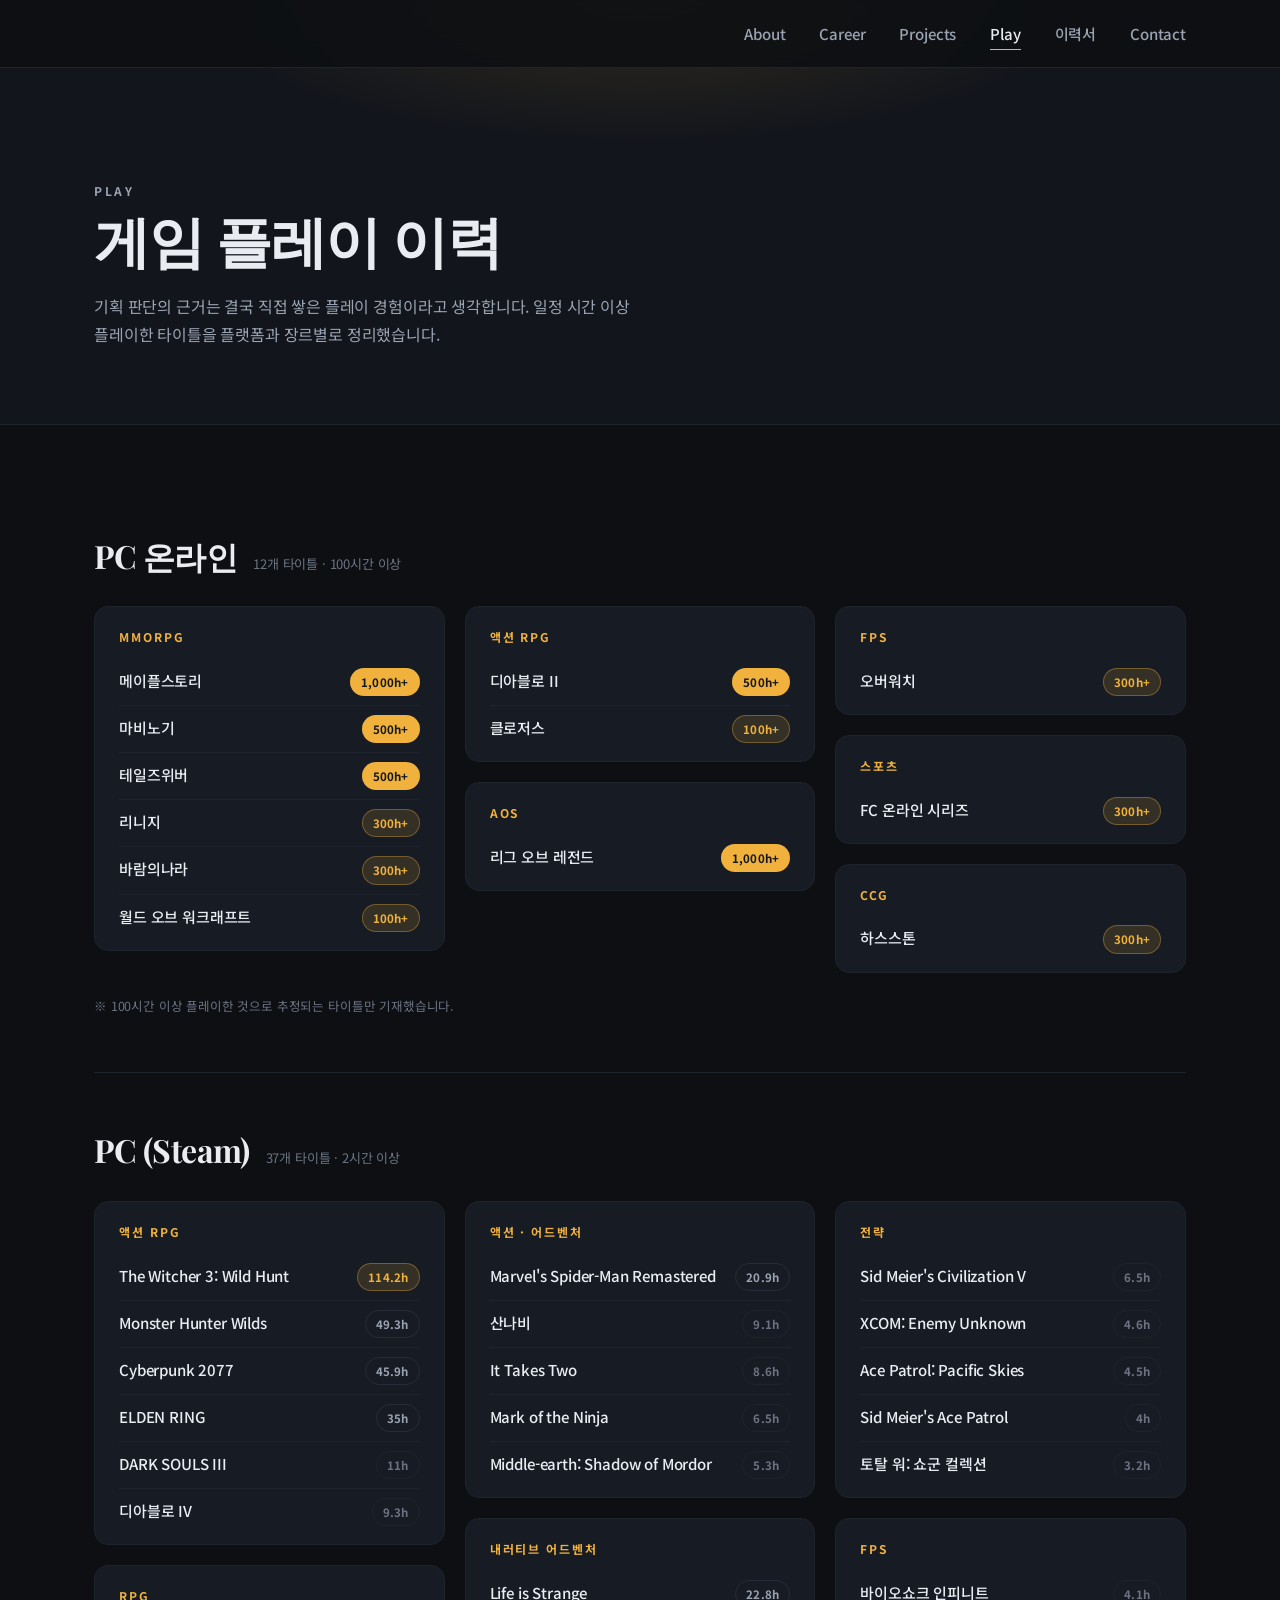
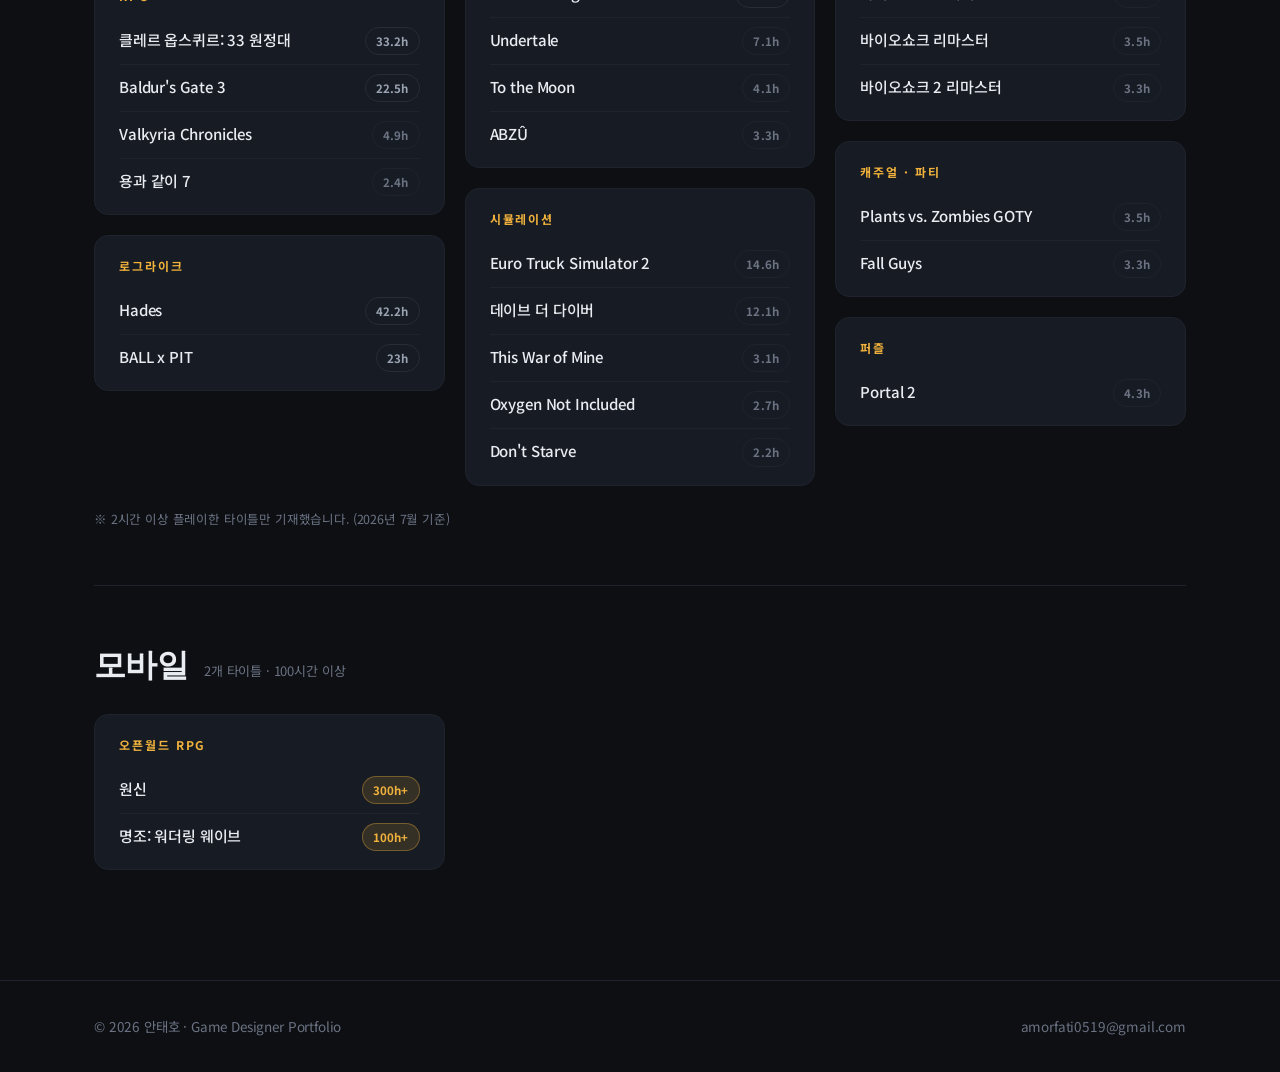
==== play.html @ 1034aa00 "Add game play history page with Steam library" ====
<!DOCTYPE html>
<html lang="ko">
<head>
<meta charset="utf-8">
<meta name="viewport" content="width=device-width, initial-scale=1">
<title>Play · 안태호 Game Designer</title>
<meta name="description" content="게임 기획자 안태호의 플레이 이력 — 플랫폼과 장르별로 정리한 주요 플레이 타이틀과 누적 플레이 타임.">
<link rel="preconnect" href="https://fonts.googleapis.com">
<link rel="preconnect" href="https://fonts.gstatic.com" crossorigin>
<link href="https://fonts.googleapis.com/css2?family=Playfair+Display:wght@600;700&family=Noto+Sans+KR:wght@400;500;700&display=swap" rel="stylesheet">
<link rel="stylesheet" href="assets/css/style.css">
</head>
<body>

<header class="nav is-solid" id="nav">
  <div class="wrap">
    <nav>
      <ul class="nav-links" id="navLinks">
        <li><a href="index.html#about">About</a></li>
        <li><a href="index.html#career">Career</a></li>
        <li><a href="projects.html">Projects</a></li>
        <li><a href="play.html" class="is-active">Play</a></li>
        <li><a href="resume.html">이력서</a></li>
        <li><a href="index.html#contact">Contact</a></li>
      </ul>
    </nav>
    <button class="nav-toggle" id="navToggle" aria-label="메뉴 열기" aria-expanded="false"><span></span></button>
  </div>
</header>

<section class="pagehead">
  <div class="wrap">
    <p class="eyebrow">Play</p>
    <h1>게임 플레이 이력</h1>
    <p>
      기획 판단의 근거는 결국 직접 쌓은 플레이 경험이라고 생각합니다.
      일정 시간 이상 플레이한 타이틀을 플랫폼과 장르별로 정리했습니다.
    </p>
  </div>
</section>

<section class="section">
  <div class="wrap">

    <!-- ===================================================== PC 온라인 -->
    <div class="play-platform reveal">
      <div class="play-platform__head">
        <h2 class="play-platform__title">PC 온라인</h2>
        <span class="play-platform__meta">12개 타이틀 · 100시간 이상</span>
      </div>

      <div class="play-genres">
        <div class="play-genre">
          <h3 class="play-genre__name">MMORPG</h3>
          <ul class="play-list">
            <li class="play-item"><span class="play-item__name">메이플스토리</span><span class="play-hours play-hours--t4">1,000h+</span></li>
            <li class="play-item"><span class="play-item__name">마비노기</span><span class="play-hours play-hours--t4">500h+</span></li>
            <li class="play-item"><span class="play-item__name">테일즈위버</span><span class="play-hours play-hours--t4">500h+</span></li>
            <li class="play-item"><span class="play-item__name">리니지</span><span class="play-hours play-hours--t3">300h+</span></li>
            <li class="play-item"><span class="play-item__name">바람의나라</span><span class="play-hours play-hours--t3">300h+</span></li>
            <li class="play-item"><span class="play-item__name">월드 오브 워크래프트</span><span class="play-hours play-hours--t3">100h+</span></li>
          </ul>
        </div>

        <div class="play-genre">
          <h3 class="play-genre__name">액션 RPG</h3>
          <ul class="play-list">
            <li class="play-item"><span class="play-item__name">디아블로 II</span><span class="play-hours play-hours--t4">500h+</span></li>
            <li class="play-item"><span class="play-item__name">클로저스</span><span class="play-hours play-hours--t3">100h+</span></li>
          </ul>
        </div>

        <div class="play-genre">
          <h3 class="play-genre__name">AOS</h3>
          <ul class="play-list">
            <li class="play-item"><span class="play-item__name">리그 오브 레전드</span><span class="play-hours play-hours--t4">1,000h+</span></li>
          </ul>
        </div>

        <div class="play-genre">
          <h3 class="play-genre__name">FPS</h3>
          <ul class="play-list">
            <li class="play-item"><span class="play-item__name">오버워치</span><span class="play-hours play-hours--t3">300h+</span></li>
          </ul>
        </div>

        <div class="play-genre">
          <h3 class="play-genre__name">스포츠</h3>
          <ul class="play-list">
            <li class="play-item"><span class="play-item__name">FC 온라인 시리즈</span><span class="play-hours play-hours--t3">300h+</span></li>
          </ul>
        </div>

        <div class="play-genre">
          <h3 class="play-genre__name">CCG</h3>
          <ul class="play-list">
            <li class="play-item"><span class="play-item__name">하스스톤</span><span class="play-hours play-hours--t3">300h+</span></li>
          </ul>
        </div>
      </div>
      <p class="play-note">※ 100시간 이상 플레이한 것으로 추정되는 타이틀만 기재했습니다.</p>
    </div>

    <!-- ==================================================== PC (Steam) -->
    <div class="play-platform reveal">
      <div class="play-platform__head">
        <h2 class="play-platform__title">PC (Steam)</h2>
        <span class="play-platform__meta">37개 타이틀 · 2시간 이상</span>
      </div>

      <div class="play-genres">
        <div class="play-genre">
          <h3 class="play-genre__name">액션 RPG</h3>
          <ul class="play-list">
            <li class="play-item"><span class="play-item__name">The Witcher 3: Wild Hunt</span><span class="play-hours play-hours--t3">114.2h</span></li>
            <li class="play-item"><span class="play-item__name">Monster Hunter Wilds</span><span class="play-hours play-hours--t2">49.3h</span></li>
            <li class="play-item"><span class="play-item__name">Cyberpunk 2077</span><span class="play-hours play-hours--t2">45.9h</span></li>
            <li class="play-item"><span class="play-item__name">ELDEN RING</span><span class="play-hours play-hours--t2">35h</span></li>
            <li class="play-item"><span class="play-item__name">DARK SOULS III</span><span class="play-hours play-hours--t1">11h</span></li>
            <li class="play-item"><span class="play-item__name">디아블로 IV</span><span class="play-hours play-hours--t1">9.3h</span></li>
          </ul>
        </div>

        <div class="play-genre">
          <h3 class="play-genre__name">RPG</h3>
          <ul class="play-list">
            <li class="play-item"><span class="play-item__name">클레르 옵스퀴르: 33 원정대</span><span class="play-hours play-hours--t2">33.2h</span></li>
            <li class="play-item"><span class="play-item__name">Baldur's Gate 3</span><span class="play-hours play-hours--t2">22.5h</span></li>
            <li class="play-item"><span class="play-item__name">Valkyria Chronicles</span><span class="play-hours play-hours--t1">4.9h</span></li>
            <li class="play-item"><span class="play-item__name">용과 같이 7</span><span class="play-hours play-hours--t1">2.4h</span></li>
          </ul>
        </div>

        <div class="play-genre">
          <h3 class="play-genre__name">로그라이크</h3>
          <ul class="play-list">
            <li class="play-item"><span class="play-item__name">Hades</span><span class="play-hours play-hours--t2">42.2h</span></li>
            <li class="play-item"><span class="play-item__name">BALL x PIT</span><span class="play-hours play-hours--t2">23h</span></li>
          </ul>
        </div>

        <div class="play-genre">
          <h3 class="play-genre__name">액션 · 어드벤처</h3>
          <ul class="play-list">
            <li class="play-item"><span class="play-item__name">Marvel's Spider-Man Remastered</span><span class="play-hours play-hours--t2">20.9h</span></li>
            <li class="play-item"><span class="play-item__name">산나비</span><span class="play-hours play-hours--t1">9.1h</span></li>
            <li class="play-item"><span class="play-item__name">It Takes Two</span><span class="play-hours play-hours--t1">8.6h</span></li>
            <li class="play-item"><span class="play-item__name">Mark of the Ninja</span><span class="play-hours play-hours--t1">6.5h</span></li>
            <li class="play-item"><span class="play-item__name">Middle-earth: Shadow of Mordor</span><span class="play-hours play-hours--t1">5.3h</span></li>
          </ul>
        </div>

        <div class="play-genre">
          <h3 class="play-genre__name">내러티브 어드벤처</h3>
          <ul class="play-list">
            <li class="play-item"><span class="play-item__name">Life is Strange</span><span class="play-hours play-hours--t2">22.8h</span></li>
            <li class="play-item"><span class="play-item__name">Undertale</span><span class="play-hours play-hours--t1">7.1h</span></li>
            <li class="play-item"><span class="play-item__name">To the Moon</span><span class="play-hours play-hours--t1">4.1h</span></li>
            <li class="play-item"><span class="play-item__name">ABZÛ</span><span class="play-hours play-hours--t1">3.3h</span></li>
          </ul>
        </div>

        <div class="play-genre">
          <h3 class="play-genre__name">시뮬레이션</h3>
          <ul class="play-list">
            <li class="play-item"><span class="play-item__name">Euro Truck Simulator 2</span><span class="play-hours play-hours--t1">14.6h</span></li>
            <li class="play-item"><span class="play-item__name">데이브 더 다이버</span><span class="play-hours play-hours--t1">12.1h</span></li>
            <li class="play-item"><span class="play-item__name">This War of Mine</span><span class="play-hours play-hours--t1">3.1h</span></li>
            <li class="play-item"><span class="play-item__name">Oxygen Not Included</span><span class="play-hours play-hours--t1">2.7h</span></li>
            <li class="play-item"><span class="play-item__name">Don't Starve</span><span class="play-hours play-hours--t1">2.2h</span></li>
          </ul>
        </div>

        <div class="play-genre">
          <h3 class="play-genre__name">전략</h3>
          <ul class="play-list">
            <li class="play-item"><span class="play-item__name">Sid Meier's Civilization V</span><span class="play-hours play-hours--t1">6.5h</span></li>
            <li class="play-item"><span class="play-item__name">XCOM: Enemy Unknown</span><span class="play-hours play-hours--t1">4.6h</span></li>
            <li class="play-item"><span class="play-item__name">Ace Patrol: Pacific Skies</span><span class="play-hours play-hours--t1">4.5h</span></li>
            <li class="play-item"><span class="play-item__name">Sid Meier's Ace Patrol</span><span class="play-hours play-hours--t1">4h</span></li>
            <li class="play-item"><span class="play-item__name">토탈 워: 쇼군 컬렉션</span><span class="play-hours play-hours--t1">3.2h</span></li>
          </ul>
        </div>

        <div class="play-genre">
          <h3 class="play-genre__name">FPS</h3>
          <ul class="play-list">
            <li class="play-item"><span class="play-item__name">바이오쇼크 인피니트</span><span class="play-hours play-hours--t1">4.1h</span></li>
            <li class="play-item"><span class="play-item__name">바이오쇼크 리마스터</span><span class="play-hours play-hours--t1">3.5h</span></li>
            <li class="play-item"><span class="play-item__name">바이오쇼크 2 리마스터</span><span class="play-hours play-hours--t1">3.3h</span></li>
          </ul>
        </div>

        <div class="play-genre">
          <h3 class="play-genre__name">캐주얼 · 파티</h3>
          <ul class="play-list">
            <li class="play-item"><span class="play-item__name">Plants vs. Zombies GOTY</span><span class="play-hours play-hours--t1">3.5h</span></li>
            <li class="play-item"><span class="play-item__name">Fall Guys</span><span class="play-hours play-hours--t1">3.3h</span></li>
          </ul>
        </div>

        <div class="play-genre">
          <h3 class="play-genre__name">퍼즐</h3>
          <ul class="play-list">
            <li class="play-item"><span class="play-item__name">Portal 2</span><span class="play-hours play-hours--t1">4.3h</span></li>
          </ul>
        </div>
      </div>
      <p class="play-note">※ 2시간 이상 플레이한 타이틀만 기재했습니다. (2026년 7월 기준)</p>
    </div>

    <!-- ======================================================= 모바일 -->
    <div class="play-platform reveal">
      <div class="play-platform__head">
        <h2 class="play-platform__title">모바일</h2>
        <span class="play-platform__meta">2개 타이틀 · 100시간 이상</span>
      </div>

      <div class="play-genres">
        <div class="play-genre">
          <h3 class="play-genre__name">오픈월드 RPG</h3>
          <ul class="play-list">
            <li class="play-item"><span class="play-item__name">원신</span><span class="play-hours play-hours--t3">300h+</span></li>
            <li class="play-item"><span class="play-item__name">명조: 워더링 웨이브</span><span class="play-hours play-hours--t3">100h+</span></li>
          </ul>
        </div>
      </div>
    </div>

  </div>
</section>

<footer class="footer">
  <div class="wrap">
    <span>© 2026 안태호 · Game Designer Portfolio</span>
    <span><a href="mailto:amorfati0519@gmail.com">amorfati0519@gmail.com</a></span>
  </div>
</footer>

<script src="assets/js/main.js"></script>
</body>
</html>
---- assets/css/style.css ----
/* ==========================================================================
   안태호 · Game Designer Portfolio
   ========================================================================== */

:root {
  --bg:        #0d0f13;
  --bg-alt:    #12151b;
  --surface:   #171b23;
  --surface-2: #1d222c;
  --line:      #262c38;
  --line-soft: #1e232d;

  --text:      #e9ecf1;
  --text-dim:  #9aa3b2;
  --text-mute: #6b7383;

  --accent:      #f0b23c;
  --accent-soft: rgba(240, 178, 60, 0.14);
  --accent-line: rgba(240, 178, 60, 0.35);

  --nav-h: 68px;
  --maxw: 1140px;
  --radius: 14px;

  --serif: 'Playfair Display', 'Noto Serif KR', Georgia, serif;
  --sans: 'Pretendard', 'Noto Sans KR', -apple-system, BlinkMacSystemFont,
          'Apple SD Gothic Neo', 'Segoe UI', Roboto, sans-serif;
}

* { box-sizing: border-box; }

html {
  scroll-behavior: smooth;
  scroll-padding-top: var(--nav-h);
  -webkit-text-size-adjust: 100%;
}

body {
  margin: 0;
  background: var(--bg);
  color: var(--text);
  font-family: var(--sans);
  font-size: 16px;
  line-height: 1.75;
  letter-spacing: -0.01em;
  -webkit-font-smoothing: antialiased;
  word-break: keep-all;
}

img { max-width: 100%; display: block; }
a { color: inherit; text-decoration: none; }

h1, h2, h3, h4 { margin: 0; line-height: 1.3; letter-spacing: -0.02em; }

::selection { background: var(--accent); color: #10131a; }

/* --------------------------------------------------------- layout helpers */

.wrap {
  width: 100%;
  max-width: var(--maxw);
  margin: 0 auto;
  padding: 0 24px;
}

.section { padding: 110px 0; }
.section--alt { background: var(--bg-alt); }
.section--tight { padding: 76px 0; }

.section-head { margin-bottom: 52px; }
.section-head--center { text-align: center; }

.eyebrow {
  display: inline-block;
  font-size: 12px;
  font-weight: 700;
  letter-spacing: 0.22em;
  text-transform: uppercase;
  color: var(--accent);
  margin-bottom: 14px;
}

.section-title {
  font-family: var(--serif);
  font-size: clamp(28px, 4.2vw, 42px);
  font-weight: 700;
}

.section-desc {
  margin: 14px 0 0;
  color: var(--text-dim);
  max-width: 62ch;
}
.section-head--center .section-desc { margin-inline: auto; }

/* ------------------------------------------------------------------- nav */

.nav {
  position: fixed;
  inset: 0 0 auto 0;
  height: var(--nav-h);
  z-index: 100;
  display: flex;
  align-items: center;
  transition: background 0.35s ease, border-color 0.35s ease, backdrop-filter 0.35s;
  border-bottom: 1px solid transparent;
}
.nav.is-solid {
  background: rgba(13, 15, 19, 0.88);
  backdrop-filter: saturate(160%) blur(14px);
  -webkit-backdrop-filter: saturate(160%) blur(14px);
  border-bottom-color: var(--line-soft);
}

.nav .wrap {
  display: flex;
  align-items: center;
  justify-content: flex-end;
  gap: 20px;
}

.nav-links {
  display: flex;
  align-items: center;
  gap: 34px;
  list-style: none;
  margin: 0;
  padding: 0;
}
.nav-links a {
  position: relative;
  font-size: 15px;
  font-weight: 500;
  color: var(--text-dim);
  padding: 6px 0;
  transition: color 0.2s ease;
}
.nav-links a::after {
  content: '';
  position: absolute;
  left: 0; right: 0; bottom: 0;
  height: 1.5px;
  background: var(--accent);
  transform: scaleX(0);
  transform-origin: left;
  transition: transform 0.25s ease;
}
.nav-links a:hover,
.nav-links a.is-active { color: var(--text); }
.nav-links a:hover::after,
.nav-links a.is-active::after { transform: scaleX(1); }

.nav-toggle {
  display: none;
  width: 42px; height: 42px;
  background: none;
  border: 1px solid var(--line);
  border-radius: 10px;
  color: var(--text);
  cursor: pointer;
  padding: 0;
  align-items: center;
  justify-content: center;
}
.nav-toggle span {
  display: block;
  width: 18px; height: 1.5px;
  background: currentColor;
  position: relative;
}
.nav-toggle span::before,
.nav-toggle span::after {
  content: '';
  position: absolute;
  left: 0;
  width: 18px; height: 1.5px;
  background: currentColor;
}
.nav-toggle span::before { top: -6px; }
.nav-toggle span::after  { top:  6px; }

/* ------------------------------------------------------------------ hero */

.hero {
  position: relative;
  min-height: 100svh;
  display: grid;
  place-items: center;
  text-align: center;
  overflow: hidden;
  padding: calc(var(--nav-h) + 40px) 24px 80px;
}
.hero__bg {
  position: absolute;
  inset: 0;
  background: url('../img/hero.jpg') center 45% / cover no-repeat;
  transform: scale(1.12);
  filter: blur(6px) saturate(0.7) brightness(0.62);
}
.hero__bg::after {
  content: '';
  position: absolute;
  inset: 0;
  background:
    radial-gradient(120% 92% at 50% 46%, rgba(13,15,19,0.58) 0%, rgba(13,15,19,0.92) 60%, var(--bg) 100%),
    linear-gradient(180deg, rgba(13,15,19,0.86) 0%, rgba(13,15,19,0.45) 40%, var(--bg) 100%);
}

.hero__inner { position: relative; z-index: 2; }

.hero__role {
  font-size: 12px;
  font-weight: 700;
  letter-spacing: 0.3em;
  text-transform: uppercase;
  color: var(--accent);
  margin: 0 0 20px;
}
.hero__name {
  font-family: var(--serif);
  font-size: clamp(52px, 11vw, 104px);
  font-weight: 700;
  letter-spacing: 0.02em;
  line-height: 1.05;
  margin: 0;
  text-shadow: 0 4px 40px rgba(0,0,0,0.55);
}
.hero__tag {
  margin: 22px auto 0;
  max-width: 46ch;
  color: #cfd5e0;
  font-size: clamp(15px, 2vw, 18px);
  text-shadow: 0 2px 18px rgba(0,0,0,0.6);
}
.hero__meta {
  margin: 30px 0 0;
  display: flex;
  flex-wrap: wrap;
  justify-content: center;
  gap: 10px 12px;
  list-style: none;
  padding: 0;
}
.hero__meta li {
  font-size: 13px;
  color: #dbe0ea;
  padding: 7px 15px;
  border: 1px solid rgba(255,255,255,0.18);
  border-radius: 999px;
  background: rgba(13,15,19,0.42);
  backdrop-filter: blur(6px);
}

.hero__scroll {
  position: absolute;
  bottom: 34px;
  left: 50%;
  transform: translateX(-50%);
  z-index: 2;
  font-size: 11px;
  letter-spacing: 0.24em;
  text-transform: uppercase;
  color: var(--text-mute);
  display: flex;
  flex-direction: column;
  align-items: center;
  gap: 10px;
}
.hero__scroll::after {
  content: '';
  width: 1px; height: 44px;
  background: linear-gradient(var(--accent), transparent);
  animation: scrollPulse 2.2s ease-in-out infinite;
}
@keyframes scrollPulse {
  0%, 100% { opacity: 0.25; transform: scaleY(0.6); transform-origin: top; }
  50%      { opacity: 1;    transform: scaleY(1);   transform-origin: top; }
}

/* --------------------------------------------------------- page header */

.pagehead {
  position: relative;
  padding: calc(var(--nav-h) + 96px) 0 76px;
  background: var(--bg-alt);
  border-bottom: 1px solid var(--line-soft);
  overflow: hidden;
}
.pagehead::before {
  content: '';
  position: absolute;
  inset: -40% 0 auto 0;
  height: 80%;
  background: radial-gradient(50% 60% at 50% 50%, var(--accent-soft), transparent 70%);
  pointer-events: none;
}
.pagehead .wrap { position: relative; }
.pagehead h1 {
  font-family: var(--serif);
  font-size: clamp(34px, 5.6vw, 56px);
}
.pagehead p {
  margin: 16px 0 0;
  color: var(--text-dim);
  max-width: 60ch;
}

/* ------------------------------------------------------------- about */

.about {
  display: grid;
  grid-template-columns: 260px 1fr;
  gap: 60px;
  align-items: start;
}
.about__photo {
  position: relative;
  border-radius: 50%;
  overflow: hidden;
  aspect-ratio: 1;
  border: 1px solid var(--line);
  box-shadow: 0 24px 60px rgba(0,0,0,0.5);
}
.about__photo img {
  width: 100%; height: 100%;
  object-fit: cover;
  object-position: center 22%;
}
.about__lead {
  font-size: clamp(19px, 2.4vw, 23px);
  font-weight: 600;
  line-height: 1.62;
  margin: 0 0 22px;
}
.about__lead em {
  font-style: normal;
  color: var(--accent);
}
.about__body p {
  color: var(--text-dim);
  margin: 0 0 16px;
}
.about__body p:last-child { margin-bottom: 0; }

.about__facts {
  margin: 30px 0 0;
  padding: 24px 0 0;
  border-top: 1px solid var(--line-soft);
  display: grid;
  grid-template-columns: repeat(auto-fit, minmax(150px, 1fr));
  gap: 18px 26px;
  list-style: none;
}
.about__facts dt {
  font-size: 11px;
  letter-spacing: 0.16em;
  text-transform: uppercase;
  color: var(--text-mute);
  margin-bottom: 4px;
}
.about__facts dd { margin: 0; font-size: 15px; font-weight: 500; }
.about__facts dd a:hover { color: var(--accent); }

/* -------------------------------------------------------------- stats */

.stats {
  display: grid;
  grid-template-columns: repeat(4, 1fr);
  gap: 1px;
  background: var(--line-soft);
  border: 1px solid var(--line-soft);
  border-radius: var(--radius);
  overflow: hidden;
}
.stat {
  background: var(--bg);
  padding: 34px 26px;
  text-align: center;
  display: flex;
  flex-direction: column;
  justify-content: center;
}
.section--alt .stat { background: var(--bg-alt); }
.stat__num {
  font-family: var(--serif);
  font-size: clamp(32px, 4.4vw, 46px);
  font-weight: 700;
  color: var(--accent);
  line-height: 1.1;
  /* 숫자와 텍스트형 지표의 행 높이를 통일해 4개 카드의 라벨을 같은 선에 맞춘다 */
  min-height: clamp(36px, 4.84vw, 51px);
}
.stat__num small { font-size: 0.5em; font-weight: 600; margin-left: 2px; }
.stat__num--text {
  font-size: clamp(21px, 2.5vw, 28px);
  letter-spacing: 0.01em;
  display: flex;
  align-items: center;
  justify-content: center;
}
.stat__label {
  margin-top: 10px;
  font-size: 13px;
  color: var(--text-dim);
}

/* ------------------------------------------------------------ strengths */

.cards {
  display: grid;
  grid-template-columns: repeat(auto-fit, minmax(280px, 1fr));
  gap: 22px;
}
.card {
  background: var(--surface);
  border: 1px solid var(--line-soft);
  border-radius: var(--radius);
  padding: 34px 30px;
  transition: border-color 0.25s ease, transform 0.25s ease;
}
.card:hover { border-color: var(--line); transform: translateY(-3px); }
.card__icon {
  width: 46px; height: 46px;
  display: grid;
  place-items: center;
  border-radius: 12px;
  background: var(--accent-soft);
  color: var(--accent);
  margin-bottom: 20px;
}
.card__icon svg { width: 22px; height: 22px; }
.card h3 { font-size: 18px; margin-bottom: 12px; }
.card p { margin: 0; color: var(--text-dim); font-size: 15px; }

/* ---------------------------------------------------------------- skills */

.skills {
  margin-top: 22px;
  display: grid;
  grid-template-columns: repeat(auto-fit, minmax(300px, 1fr));
  gap: 22px;
}
.skill {
  display: flex;
  flex-direction: column;
  gap: 14px;
  align-items: flex-start;
  background: var(--surface);
  border: 1px solid var(--line-soft);
  border-radius: var(--radius);
  padding: 26px 28px;
}
.skill__key {
  font-family: var(--serif);
  font-size: 15px;
  font-weight: 700;
  color: var(--accent);
  border: 1px solid var(--accent-line);
  border-radius: 8px;
  padding: 4px 12px;
  white-space: nowrap;
  flex-shrink: 0;
}
.skill p { margin: 0; font-size: 15px; color: var(--text-dim); }

/* -------------------------------------------------------------- timeline */

.timeline {
  position: relative;
  padding-left: 30px;
}
.timeline::before {
  content: '';
  position: absolute;
  left: 5px; top: 8px; bottom: 8px;
  width: 1px;
  background: linear-gradient(var(--accent-line), var(--line));
}
.tl-item { position: relative; padding-bottom: 46px; }
.tl-item:last-child { padding-bottom: 0; }
.tl-item::before {
  content: '';
  position: absolute;
  left: -30px; top: 9px;
  width: 11px; height: 11px;
  border-radius: 50%;
  background: var(--bg);
  border: 2px solid var(--accent);
}
.section--alt .tl-item::before { background: var(--bg-alt); }
.tl-item--past::before { border-color: var(--line); }

.tl-period {
  font-size: 13px;
  letter-spacing: 0.06em;
  color: var(--accent);
  font-weight: 600;
}
.tl-item--past .tl-period { color: var(--text-mute); }
.tl-title {
  font-size: 20px;
  margin: 6px 0 2px;
}
.tl-company {
  font-size: 14px;
  color: var(--text-dim);
  margin-bottom: 16px;
}
.tl-company b { color: var(--text); font-weight: 600; }

.tl-roles {
  list-style: none;
  margin: 0;
  padding: 0;
  display: grid;
  gap: 12px;
}
.tl-role {
  background: var(--surface);
  border: 1px solid var(--line-soft);
  border-radius: 12px;
  padding: 18px 22px;
}
.tl-role__head {
  display: flex;
  flex-wrap: wrap;
  align-items: baseline;
  gap: 6px 12px;
  margin-bottom: 8px;
}
.tl-role__name { font-size: 15px; font-weight: 700; }
.tl-role__date { font-size: 12.5px; color: var(--text-mute); }
.tl-role ul {
  margin: 0;
  padding: 0;
  list-style: none;
  display: grid;
  gap: 5px;
}
.tl-role li {
  position: relative;
  padding-left: 15px;
  font-size: 14.5px;
  color: var(--text-dim);
}
.tl-role li::before {
  content: '';
  position: absolute;
  left: 2px; top: 11px;
  width: 4px; height: 4px;
  border-radius: 50%;
  background: var(--text-mute);
}

.store-link {
  display: inline-block;
  margin-top: 13px;
  font-size: 13px;
  font-weight: 600;
  color: var(--accent);
  opacity: 0.82;
  transition: opacity 0.2s ease;
}
.store-link:hover { opacity: 1; text-decoration: underline; }
.store-link--pd { margin-top: 20px; font-size: 14px; }

/* -------------------------------------------------------------- projects */

.proj-grid {
  display: grid;
  grid-template-columns: repeat(auto-fit, minmax(420px, 1fr));
  gap: 26px;
}
.proj {
  display: flex;
  flex-direction: column;
  background: var(--surface);
  border: 1px solid var(--line-soft);
  border-radius: var(--radius);
  overflow: hidden;
  transition: transform 0.3s ease, border-color 0.3s ease, box-shadow 0.3s ease;
}
.proj:hover {
  transform: translateY(-5px);
  border-color: var(--accent-line);
  box-shadow: 0 22px 50px rgba(0,0,0,0.45);
}
.proj__media {
  position: relative;
  aspect-ratio: 16 / 9;
  overflow: hidden;
  background: #0a0c10;
}
.proj__media img {
  width: 100%; height: 100%;
  object-fit: cover;
  transition: transform 0.6s cubic-bezier(0.2, 0.7, 0.2, 1);
}
.proj:hover .proj__media img { transform: scale(1.06); }
.proj__media::after {
  content: '';
  position: absolute;
  inset: 0;
  background: linear-gradient(180deg, transparent 45%, rgba(23,27,35,0.92) 100%);
}
.proj__badge {
  position: absolute;
  top: 14px; left: 14px;
  z-index: 2;
  font-size: 11px;
  font-weight: 700;
  letter-spacing: 0.1em;
  text-transform: uppercase;
  padding: 5px 11px;
  border-radius: 999px;
  background: rgba(13,15,19,0.78);
  border: 1px solid rgba(255,255,255,0.16);
  backdrop-filter: blur(6px);
}
.proj__body { padding: 26px 28px 30px; flex: 1; display: flex; flex-direction: column; }
.proj__role {
  font-size: 12px;
  font-weight: 700;
  letter-spacing: 0.14em;
  text-transform: uppercase;
  color: var(--accent);
}
.proj__title { font-size: 21px; margin: 8px 0 4px; }
.proj__sub { font-size: 13.5px; color: var(--text-mute); margin: 0 0 16px; }
.proj__desc { font-size: 15px; color: var(--text-dim); margin: 0 0 20px; flex: 1; }
.proj__kpis {
  list-style: none;
  margin: 0 0 22px;
  padding: 16px 0 0;
  border-top: 1px solid var(--line-soft);
  display: grid;
  grid-template-columns: 1fr 1fr;
  gap: 14px;
}
.proj__kpis strong {
  display: block;
  font-family: var(--serif);
  font-size: 20px;
  color: var(--text);
  line-height: 1.2;
}
.proj__kpis span { font-size: 12px; color: var(--text-mute); }

.link-arrow {
  display: inline-flex;
  align-items: center;
  gap: 8px;
  font-size: 14px;
  font-weight: 600;
  color: var(--accent);
  align-self: flex-start;
}
.link-arrow svg { width: 15px; height: 15px; transition: transform 0.25s ease; }
.proj:hover .link-arrow svg,
.link-arrow:hover svg { transform: translateX(4px); }

/* --------------------------------------------------- project detail page */

.pd {
  padding: 96px 0;
  border-bottom: 1px solid var(--line-soft);
}
.pd:nth-child(even) { background: var(--bg-alt); }
.pd:last-of-type { border-bottom: 0; }

.pd__top {
  display: grid;
  grid-template-columns: 1.05fr 1fr;
  gap: 52px;
  align-items: center;
}
.pd__art {
  border-radius: var(--radius);
  overflow: hidden;
  border: 1px solid var(--line);
  background: #0a0c10;
  box-shadow: 0 24px 60px rgba(0,0,0,0.45);
}
.pd__art img { width: 100%; height: 100%; object-fit: cover; aspect-ratio: 16/9; }
.pd__art--tall img { aspect-ratio: 4/5; object-position: center 30%; }

.pd__title {
  font-family: var(--serif);
  font-size: clamp(28px, 4vw, 40px);
  margin: 10px 0 8px;
}
.pd__role {
  font-size: 15px;
  color: var(--accent);
  font-weight: 600;
  margin: 0 0 20px;
}
.pd__summary { color: var(--text-dim); margin: 0 0 26px; }

.pd__tags { display: flex; flex-wrap: wrap; gap: 8px; list-style: none; padding: 0; margin: 0 0 26px; }
.pd__tags li {
  font-size: 12.5px;
  color: var(--text-dim);
  padding: 5px 13px;
  border: 1px solid var(--line);
  border-radius: 999px;
}

.spec {
  width: 100%;
  border-collapse: collapse;
  font-size: 14.5px;
  margin-top: 8px;
}
.spec th, .spec td {
  padding: 12px 4px;
  text-align: left;
  vertical-align: top;
  border-bottom: 1px solid var(--line-soft);
}
.spec th {
  width: 118px;
  font-weight: 600;
  color: var(--text-mute);
  font-size: 13px;
  letter-spacing: 0.04em;
}
.spec td { color: var(--text-dim); }
.spec tr:last-child th, .spec tr:last-child td { border-bottom: 0; }

.pd__kpi-row {
  display: grid;
  grid-template-columns: repeat(auto-fit, minmax(200px, 1fr));
  gap: 1px;
  background: var(--line-soft);
  border: 1px solid var(--line-soft);
  border-radius: var(--radius);
  overflow: hidden;
  margin: 46px 0;
}
.pd__kpi {
  background: var(--bg);
  padding: 26px 24px;
}
.pd:nth-child(even) .pd__kpi { background: var(--bg-alt); }
.pd__kpi strong {
  display: block;
  font-family: var(--serif);
  font-size: 30px;
  color: var(--accent);
  line-height: 1.15;
}
.pd__kpi span { font-size: 13px; color: var(--text-dim); }

.work-title {
  font-size: 13px;
  font-weight: 700;
  letter-spacing: 0.18em;
  text-transform: uppercase;
  color: var(--text-mute);
  margin: 0 0 20px;
}
.work-grid {
  display: grid;
  grid-template-columns: repeat(auto-fit, minmax(400px, 1fr));
  gap: 18px;
}
.work {
  background: var(--surface);
  border: 1px solid var(--line-soft);
  border-radius: 12px;
  padding: 24px 26px;
}
.pd:nth-child(even) .work { background: var(--surface); }
.work__no {
  font-family: var(--serif);
  font-size: 13px;
  font-weight: 700;
  color: var(--accent);
  letter-spacing: 0.1em;
}
.work h4 { font-size: 16px; margin: 8px 0 10px; line-height: 1.45; }
.work p { margin: 0; font-size: 14.5px; color: var(--text-dim); }

.note {
  margin: 22px 0 0;
  font-size: 12.5px;
  color: var(--text-mute);
}

/* ------------------------------------------------- 작업 상세 이미지 */

.details { margin-top: 54px; }

.detail { margin-bottom: 46px; }
.detail:last-child { margin-bottom: 0; }

.detail__head {
  display: flex;
  flex-wrap: wrap;
  align-items: baseline;
  gap: 6px 12px;
  padding-bottom: 14px;
  margin-bottom: 22px;
  border-bottom: 1px solid var(--line-soft);
}
.detail__no {
  font-family: var(--serif);
  font-size: 13px;
  font-weight: 700;
  color: var(--accent);
  letter-spacing: 0.1em;
}
.detail__title { font-size: 18px; margin: 0; }
.detail__desc {
  margin: 0 0 22px;
  font-size: 15px;
  color: var(--text-dim);
  max-width: 68ch;
}

.shots { display: grid; gap: 16px; }
.shots--wide { grid-template-columns: repeat(auto-fit, minmax(340px, 1fr)); }
.shots--tall { grid-template-columns: repeat(auto-fit, minmax(200px, 1fr)); }
.shots--mini { grid-template-columns: repeat(auto-fit, minmax(240px, 1fr)); }

/* 세로로 지나치게 긴 이미지는 높이를 제한해 한 화면에 읽히게 한다 */
.shots--wide .shot img { max-height: 700px; object-fit: contain; }
/* 홍보 이미지들은 원본 비율이 제각각이라 상자를 통일하고 잘리지 않게 맞춘다 */
.shots--mini .shot img { aspect-ratio: 4 / 3; object-fit: contain; }

.shot {
  margin: 0;
  background: var(--surface);
  border: 1px solid var(--line-soft);
  border-radius: 12px;
  overflow: hidden;
  transition: border-color 0.25s ease, transform 0.25s ease;
}
.shot:hover { border-color: var(--accent-line); transform: translateY(-3px); }
.shot img {
  width: 100%;
  height: auto;
  display: block;
  background: #0a0c10;
}
.shot figcaption {
  padding: 11px 15px 13px;
  font-size: 12.5px;
  line-height: 1.5;
  color: var(--text-mute);
}
.blurred {
  display: inline-block;
  margin-left: 4px;
  padding: 1px 7px;
  border: 1px solid var(--line);
  border-radius: 999px;
  font-size: 11px;
  color: var(--text-dim);
  white-space: nowrap;
}

@media (max-width: 720px) {
  .details { margin-top: 40px; }
  .detail { margin-bottom: 36px; }
  .shots--tall { grid-template-columns: 1fr 1fr; }
  .shots--mini { grid-template-columns: 1fr 1fr; }
}

/* ------------------------------------------------------ 플레이 이력 */

.play-platform {
  padding-bottom: 56px;
  margin-bottom: 56px;
  border-bottom: 1px solid var(--line-soft);
}
.play-platform:last-child { padding-bottom: 0; margin-bottom: 0; border-bottom: 0; }

.play-platform__head {
  display: flex;
  flex-wrap: wrap;
  align-items: baseline;
  gap: 8px 16px;
  margin-bottom: 30px;
}
.play-platform__title {
  font-family: var(--serif);
  font-size: clamp(24px, 3.4vw, 32px);
}
.play-platform__meta {
  font-size: 13px;
  color: var(--text-mute);
}

/* 장르별 게임 수가 제각각이라 그리드 대신 다단 흐름으로 — 빈칸 없이 채워진다 */
.play-genres {
  columns: 3 300px;
  column-gap: 20px;
}

.play-genre {
  break-inside: avoid;
  margin-bottom: 20px;
  background: var(--surface);
  border: 1px solid var(--line-soft);
  border-radius: var(--radius);
  padding: 22px 24px 18px;
}
.play-genre__name {
  font-size: 12px;
  font-weight: 700;
  letter-spacing: 0.16em;
  text-transform: uppercase;
  color: var(--accent);
  margin-bottom: 14px;
}

.play-list { list-style: none; margin: 0; padding: 0; }

.play-item {
  display: flex;
  align-items: baseline;
  justify-content: space-between;
  gap: 12px;
  padding: 9px 0;
  border-bottom: 1px solid var(--line-soft);
}
.play-item:last-child { border-bottom: 0; padding-bottom: 0; }
.play-item__name { font-size: 15px; font-weight: 500; }

/* 플레이 타임 구간을 색 농도로 구분해 한눈에 비중이 읽히게 */
.play-hours {
  flex-shrink: 0;
  font-size: 11.5px;
  font-weight: 700;
  letter-spacing: 0.02em;
  padding: 3px 10px;
  border-radius: 999px;
  border: 1px solid transparent;
  white-space: nowrap;
}
/* 플랫폼과 무관하게 동일한 절대 기준: t4 500h+ / t3 100h+ / t2 20h+ / t1 2h+ */
.play-hours--t4 { background: var(--accent); color: #14171d; }
.play-hours--t3 { background: var(--accent-soft); color: var(--accent); border-color: var(--accent-line); }
.play-hours--t2 { color: var(--text-dim); border-color: var(--line); }
.play-hours--t1 { color: var(--text-mute); border-color: var(--line-soft); }

.play-note {
  margin: 22px 0 0;
  font-size: 12.5px;
  color: var(--text-mute);
}

@media (max-width: 720px) {
  .play-platform { padding-bottom: 40px; margin-bottom: 40px; }
  .play-genres { columns: 1; }
}

/* --------------------------------------------------------------- resume */

.res-block { margin-bottom: 66px; }
.res-block:last-child { margin-bottom: 0; }
.res-block > h2 {
  font-family: var(--serif);
  font-size: 26px;
  padding-bottom: 14px;
  margin-bottom: 26px;
  border-bottom: 1px solid var(--line);
}
.res-table {
  width: 100%;
  border-collapse: collapse;
  font-size: 15px;
}
.res-table th, .res-table td {
  padding: 14px 6px;
  text-align: left;
  vertical-align: top;
  border-bottom: 1px solid var(--line-soft);
}
.res-table th {
  width: 140px;
  color: var(--text-mute);
  font-weight: 600;
  font-size: 13.5px;
}
.res-table td { color: var(--text-dim); }
.res-table td b { color: var(--text); font-weight: 600; }

.dl-btn {
  display: inline-flex;
  align-items: center;
  gap: 9px;
  padding: 13px 26px;
  border-radius: 999px;
  background: var(--accent);
  color: #14171d;
  font-weight: 700;
  font-size: 15px;
  transition: filter 0.2s ease, transform 0.2s ease;
}
.dl-btn:hover { filter: brightness(1.08); transform: translateY(-2px); }
.dl-btn svg { width: 17px; height: 17px; }

.btn-ghost {
  display: inline-flex;
  align-items: center;
  gap: 9px;
  padding: 13px 26px;
  border-radius: 999px;
  border: 1px solid var(--line);
  color: var(--text);
  font-weight: 600;
  font-size: 15px;
  transition: border-color 0.2s ease, color 0.2s ease, transform 0.2s ease;
}
.btn-ghost:hover { border-color: var(--accent-line); color: var(--accent); transform: translateY(-2px); }

.btn-row { display: flex; flex-wrap: wrap; gap: 14px; margin-top: 34px; }

/* -------------------------------------------------------------- contact */

.contact { text-align: center; }
.contact__title {
  font-family: var(--serif);
  font-size: clamp(32px, 5vw, 50px);
  margin-bottom: 16px;
}
.contact__desc { color: var(--text-dim); max-width: 50ch; margin: 0 auto 40px; }
.contact__eyebrow { margin-bottom: 32px; }
.contact__list {
  display: flex;
  flex-wrap: wrap;
  justify-content: center;
  gap: 14px;
  list-style: none;
  padding: 0;
  margin: 0;
}
.contact__list a {
  display: inline-flex;
  align-items: center;
  gap: 10px;
  padding: 14px 26px;
  border: 1px solid var(--line);
  border-radius: 999px;
  font-size: 15px;
  transition: border-color 0.22s ease, color 0.22s ease, transform 0.22s ease;
}
.contact__list a:hover {
  border-color: var(--accent-line);
  color: var(--accent);
  transform: translateY(-2px);
}
.contact__list svg { width: 17px; height: 17px; }

/* --------------------------------------------------------------- footer */

.footer {
  border-top: 1px solid var(--line-soft);
  padding: 34px 0;
  font-size: 13.5px;
  color: var(--text-mute);
}
.footer .wrap {
  display: flex;
  flex-wrap: wrap;
  gap: 12px 20px;
  justify-content: space-between;
  align-items: center;
}
.footer a:hover { color: var(--accent); }

/* ------------------------------------------------------------- reveal fx */

.reveal {
  opacity: 0;
  transform: translateY(24px);
  transition: opacity 0.7s cubic-bezier(0.2, 0.7, 0.2, 1),
              transform 0.7s cubic-bezier(0.2, 0.7, 0.2, 1);
}
.reveal.is-in { opacity: 1; transform: none; }

@media (prefers-reduced-motion: reduce) {
  html { scroll-behavior: auto; }
  .reveal { opacity: 1; transform: none; transition: none; }
  .hero__scroll::after { animation: none; }
}

/* ---------------------------------------------------------- responsive */

@media (max-width: 900px) {
  .about { grid-template-columns: 1fr; gap: 34px; }
  .about__photo { width: 168px; }
  .stats { grid-template-columns: 1fr 1fr; }
  .pd__top { grid-template-columns: 1fr; gap: 34px; }
  .pd__art--tall img { aspect-ratio: 16/10; }
}

@media (max-width: 720px) {
  .section { padding: 78px 0; }
  .nav-toggle { display: flex; }
  .nav-links {
    position: fixed;
    top: var(--nav-h);
    left: 0; right: 0;
    flex-direction: column;
    align-items: stretch;
    gap: 0;
    background: rgba(13,15,19,0.97);
    backdrop-filter: blur(14px);
    border-bottom: 1px solid var(--line-soft);
    padding: 8px 24px 18px;
    transform: translateY(-14px);
    opacity: 0;
    pointer-events: none;
    transition: opacity 0.25s ease, transform 0.25s ease;
  }
  .nav-links.is-open { opacity: 1; transform: none; pointer-events: auto; }
  .nav-links a { padding: 14px 0; font-size: 16px; border-bottom: 1px solid var(--line-soft); }
  .nav-links li:last-child a { border-bottom: 0; }
  .nav-links a::after { display: none; }

  .proj__kpis { grid-template-columns: 1fr; gap: 10px; }
  .pagehead { padding: calc(var(--nav-h) + 60px) 0 52px; }
  .pd { padding: 66px 0; }
  .res-table th { width: 104px; font-size: 12.5px; }
  .spec th { width: 92px; }
}

@media (max-width: 460px) {
  .stats { grid-template-columns: 1fr; }
  .stat { padding: 26px 20px; }
  .card, .skill { padding: 26px 22px; }
  .proj__body { padding: 22px 22px 26px; }
}
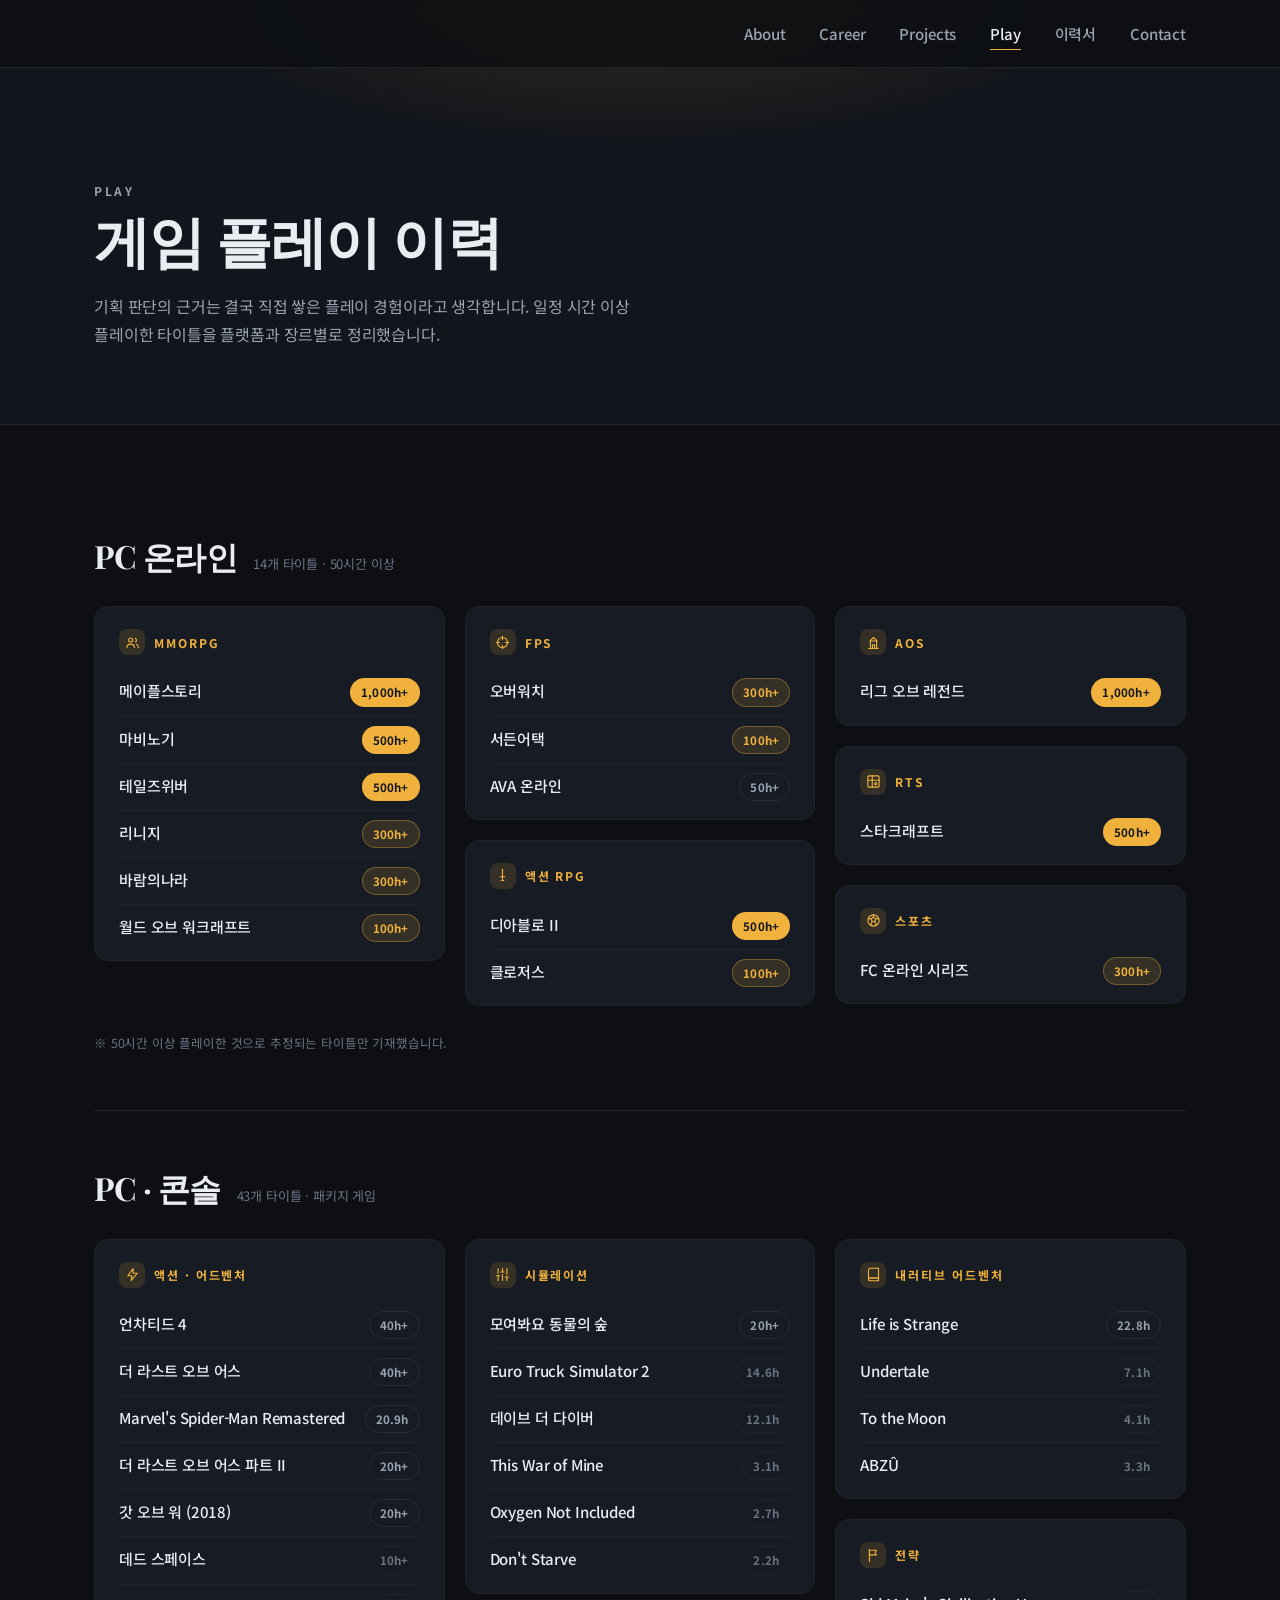
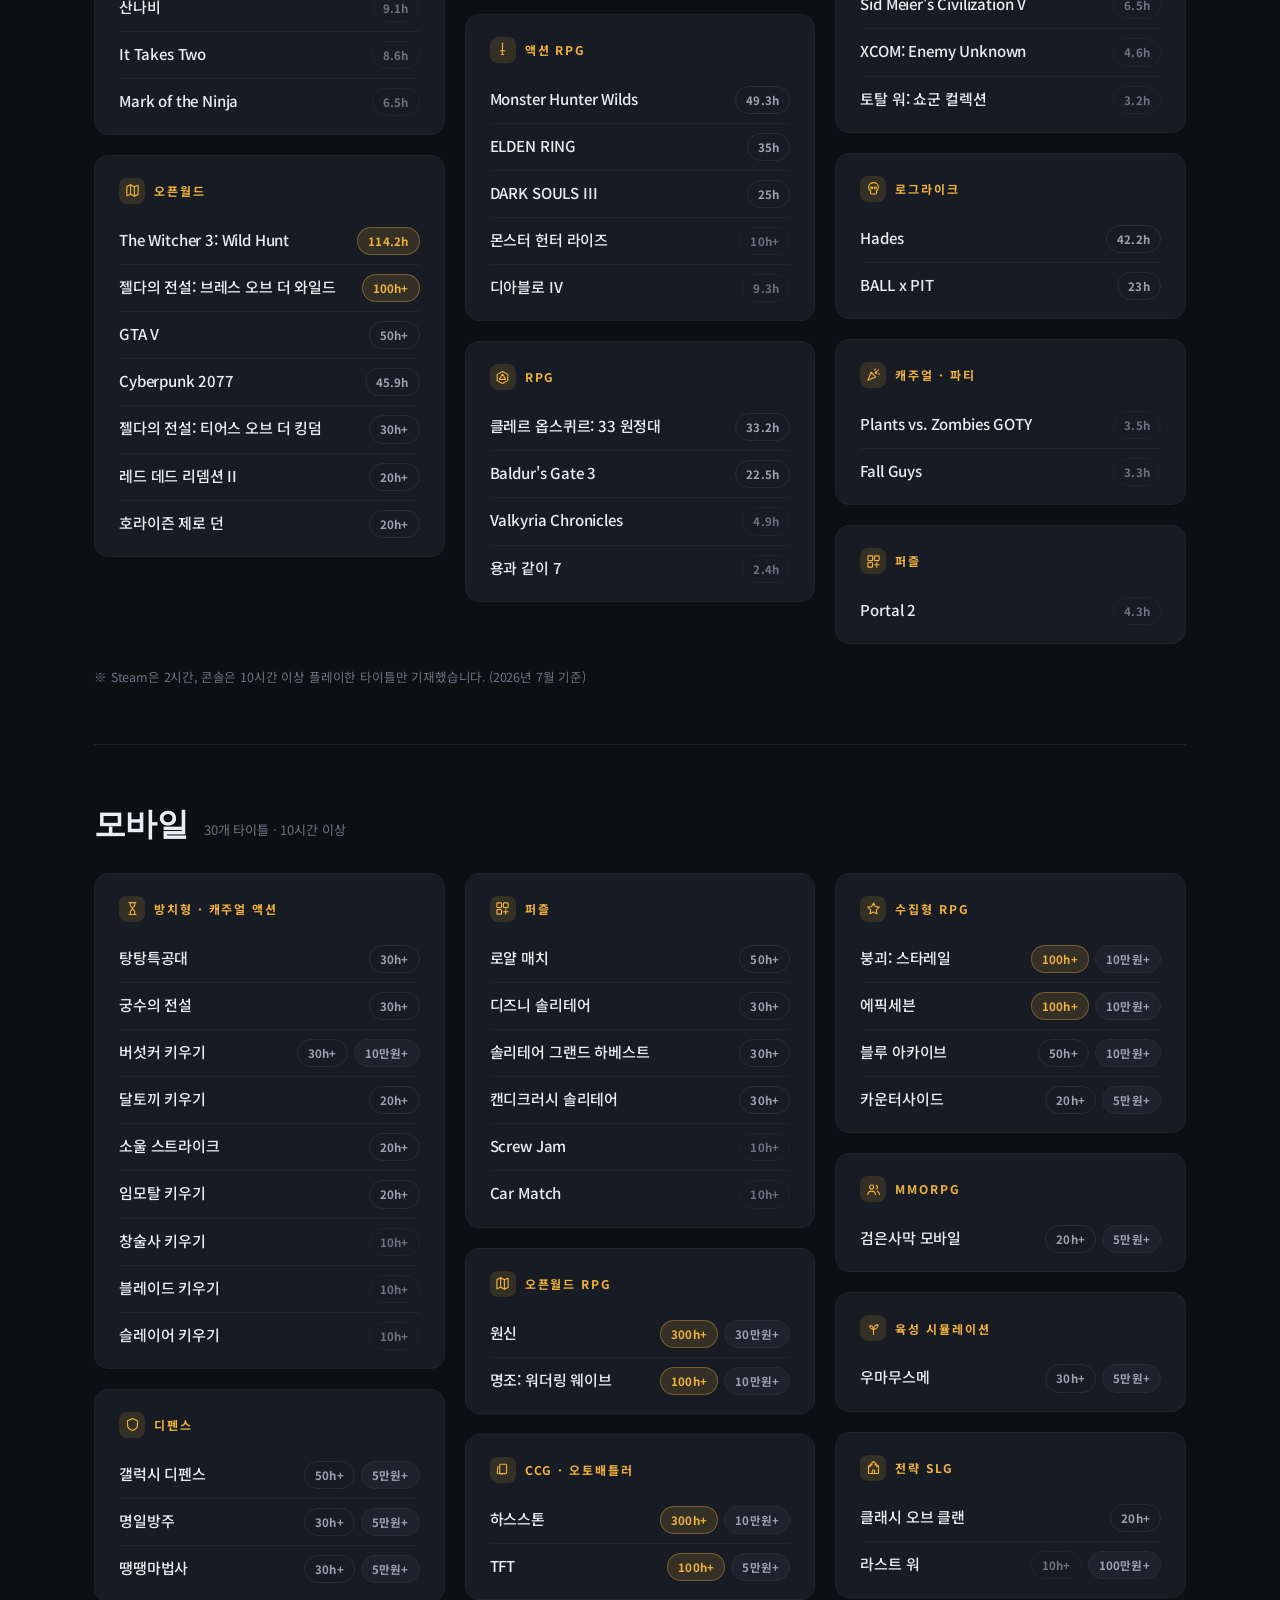
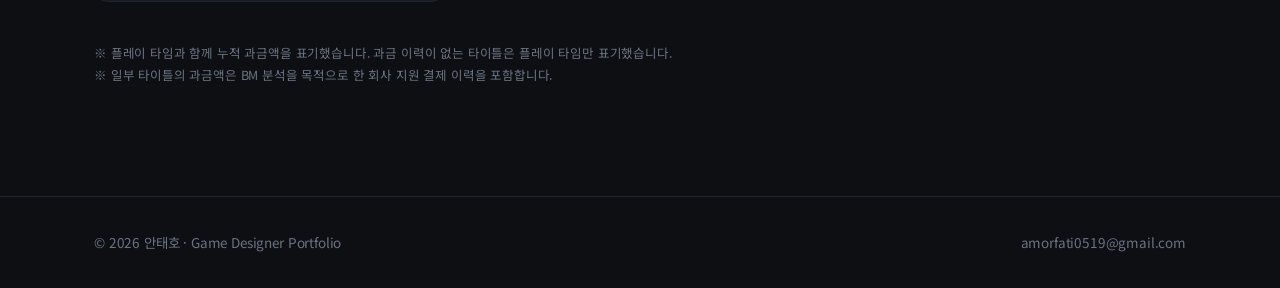
==== commit bfd9e8bf: "Add play history page with genre icons" ====
--- a/play.html
+++ b/play.html
@@ -46,12 +46,12 @@
     <div class="play-platform reveal">
       <div class="play-platform__head">
         <h2 class="play-platform__title">PC 온라인</h2>
-        <span class="play-platform__meta">12개 타이틀 · 100시간 이상</span>
+        <span class="play-platform__meta">14개 타이틀 · 50시간 이상</span>
       </div>
 
       <div class="play-genres">
         <div class="play-genre">
-          <h3 class="play-genre__name">MMORPG</h3>
+          <h3 class="play-genre__name"><span class="play-genre__icon" aria-hidden="true"><svg viewBox="0 0 24 24" fill="none" stroke="currentColor" stroke-width="1.8" stroke-linecap="round" stroke-linejoin="round"><circle cx="9" cy="8" r="3.2"/><path d="M3 20c0-3.3 2.7-5.5 6-5.5s6 2.2 6 5.5"/><path d="M16.5 5.5a3 3 0 0 1 0 5.6"/><path d="M18.2 14.7c1.9.8 3.2 2.5 3.2 5.3"/></svg></span>MMORPG</h3>
           <ul class="play-list">
             <li class="play-item"><span class="play-item__name">메이플스토리</span><span class="play-hours play-hours--t4">1,000h+</span></li>
             <li class="play-item"><span class="play-item__name">마비노기</span><span class="play-hours play-hours--t4">500h+</span></li>
@@ -61,108 +61,82 @@
             <li class="play-item"><span class="play-item__name">월드 오브 워크래프트</span><span class="play-hours play-hours--t3">100h+</span></li>
           </ul>
         </div>
-
-        <div class="play-genre">
-          <h3 class="play-genre__name">액션 RPG</h3>
+        <div class="play-genre">
+          <h3 class="play-genre__name"><span class="play-genre__icon" aria-hidden="true"><svg viewBox="0 0 24 24" fill="none" stroke="currentColor" stroke-width="1.8" stroke-linecap="round" stroke-linejoin="round"><circle cx="12" cy="12" r="8"/><path d="M12 2v5M12 17v5M2 12h5M17 12h5"/></svg></span>FPS</h3>
+          <ul class="play-list">
+            <li class="play-item"><span class="play-item__name">오버워치</span><span class="play-hours play-hours--t3">300h+</span></li>
+            <li class="play-item"><span class="play-item__name">서든어택</span><span class="play-hours play-hours--t3">100h+</span></li>
+            <li class="play-item"><span class="play-item__name">AVA 온라인</span><span class="play-hours play-hours--t2">50h+</span></li>
+          </ul>
+        </div>
+        <div class="play-genre">
+          <h3 class="play-genre__name"><span class="play-genre__icon" aria-hidden="true"><svg viewBox="0 0 24 24" fill="none" stroke="currentColor" stroke-width="1.8" stroke-linecap="round" stroke-linejoin="round"><path d="M12 2v12"/><path d="M8.5 14h7"/><path d="M12 14v6"/><path d="M10 20h4"/></svg></span>액션 RPG</h3>
           <ul class="play-list">
             <li class="play-item"><span class="play-item__name">디아블로 II</span><span class="play-hours play-hours--t4">500h+</span></li>
             <li class="play-item"><span class="play-item__name">클로저스</span><span class="play-hours play-hours--t3">100h+</span></li>
           </ul>
         </div>
-
-        <div class="play-genre">
-          <h3 class="play-genre__name">AOS</h3>
+        <div class="play-genre">
+          <h3 class="play-genre__name"><span class="play-genre__icon" aria-hidden="true"><svg viewBox="0 0 24 24" fill="none" stroke="currentColor" stroke-width="1.8" stroke-linecap="round" stroke-linejoin="round"><path d="M7 21.5V9.5h10v12"/><path d="M6.5 9.5 12 4l5.5 5.5"/><path d="M4.5 21.5h15"/><path d="M10.3 21.5v-6h3.4v6"/></svg></span>AOS</h3>
           <ul class="play-list">
             <li class="play-item"><span class="play-item__name">리그 오브 레전드</span><span class="play-hours play-hours--t4">1,000h+</span></li>
           </ul>
         </div>
-
-        <div class="play-genre">
-          <h3 class="play-genre__name">FPS</h3>
-          <ul class="play-list">
-            <li class="play-item"><span class="play-item__name">오버워치</span><span class="play-hours play-hours--t3">300h+</span></li>
-          </ul>
-        </div>
-
-        <div class="play-genre">
-          <h3 class="play-genre__name">스포츠</h3>
+        <div class="play-genre">
+          <h3 class="play-genre__name"><span class="play-genre__icon" aria-hidden="true"><svg viewBox="0 0 24 24" fill="none" stroke="currentColor" stroke-width="1.8" stroke-linecap="round" stroke-linejoin="round"><rect x="3" y="3" width="18" height="18" rx="2"/><path d="M3 10h18M10 3v18"/><circle cx="15.6" cy="15.6" r="1.8"/></svg></span>RTS</h3>
+          <ul class="play-list">
+            <li class="play-item"><span class="play-item__name">스타크래프트</span><span class="play-hours play-hours--t4">500h+</span></li>
+          </ul>
+        </div>
+        <div class="play-genre">
+          <h3 class="play-genre__name"><span class="play-genre__icon" aria-hidden="true"><svg viewBox="0 0 24 24" fill="none" stroke="currentColor" stroke-width="1.8" stroke-linecap="round" stroke-linejoin="round"><circle cx="12" cy="12" r="9"/><path d="M12 6.6l3.6 2.7-1.4 4.3H9.8L8.4 9.3z"/><path d="M12 3v3.6M4.4 9.4l4 -.1M19.6 9.4l-4 -.1M7.6 19.6l2.2-5.9M16.4 19.6l-2.2-5.9"/></svg></span>스포츠</h3>
           <ul class="play-list">
             <li class="play-item"><span class="play-item__name">FC 온라인 시리즈</span><span class="play-hours play-hours--t3">300h+</span></li>
           </ul>
         </div>
 
-        <div class="play-genre">
-          <h3 class="play-genre__name">CCG</h3>
-          <ul class="play-list">
-            <li class="play-item"><span class="play-item__name">하스스톤</span><span class="play-hours play-hours--t3">300h+</span></li>
-          </ul>
-        </div>
-      </div>
-      <p class="play-note">※ 100시간 이상 플레이한 것으로 추정되는 타이틀만 기재했습니다.</p>
+      </div>
+      <p class="play-note">※ 50시간 이상 플레이한 것으로 추정되는 타이틀만 기재했습니다.</p>
     </div>
 
-    <!-- ==================================================== PC (Steam) -->
+    <!-- =================================================== PC · 콘솔 -->
     <div class="play-platform reveal">
       <div class="play-platform__head">
-        <h2 class="play-platform__title">PC (Steam)</h2>
-        <span class="play-platform__meta">37개 타이틀 · 2시간 이상</span>
+        <h2 class="play-platform__title">PC · 콘솔</h2>
+        <span class="play-platform__meta">43개 타이틀 · 패키지 게임</span>
       </div>
 
       <div class="play-genres">
         <div class="play-genre">
-          <h3 class="play-genre__name">액션 RPG</h3>
-          <ul class="play-list">
-            <li class="play-item"><span class="play-item__name">The Witcher 3: Wild Hunt</span><span class="play-hours play-hours--t3">114.2h</span></li>
-            <li class="play-item"><span class="play-item__name">Monster Hunter Wilds</span><span class="play-hours play-hours--t2">49.3h</span></li>
-            <li class="play-item"><span class="play-item__name">Cyberpunk 2077</span><span class="play-hours play-hours--t2">45.9h</span></li>
-            <li class="play-item"><span class="play-item__name">ELDEN RING</span><span class="play-hours play-hours--t2">35h</span></li>
-            <li class="play-item"><span class="play-item__name">DARK SOULS III</span><span class="play-hours play-hours--t1">11h</span></li>
-            <li class="play-item"><span class="play-item__name">디아블로 IV</span><span class="play-hours play-hours--t1">9.3h</span></li>
-          </ul>
-        </div>
-
-        <div class="play-genre">
-          <h3 class="play-genre__name">RPG</h3>
-          <ul class="play-list">
-            <li class="play-item"><span class="play-item__name">클레르 옵스퀴르: 33 원정대</span><span class="play-hours play-hours--t2">33.2h</span></li>
-            <li class="play-item"><span class="play-item__name">Baldur's Gate 3</span><span class="play-hours play-hours--t2">22.5h</span></li>
-            <li class="play-item"><span class="play-item__name">Valkyria Chronicles</span><span class="play-hours play-hours--t1">4.9h</span></li>
-            <li class="play-item"><span class="play-item__name">용과 같이 7</span><span class="play-hours play-hours--t1">2.4h</span></li>
-          </ul>
-        </div>
-
-        <div class="play-genre">
-          <h3 class="play-genre__name">로그라이크</h3>
-          <ul class="play-list">
-            <li class="play-item"><span class="play-item__name">Hades</span><span class="play-hours play-hours--t2">42.2h</span></li>
-            <li class="play-item"><span class="play-item__name">BALL x PIT</span><span class="play-hours play-hours--t2">23h</span></li>
-          </ul>
-        </div>
-
-        <div class="play-genre">
-          <h3 class="play-genre__name">액션 · 어드벤처</h3>
-          <ul class="play-list">
+          <h3 class="play-genre__name"><span class="play-genre__icon" aria-hidden="true"><svg viewBox="0 0 24 24" fill="none" stroke="currentColor" stroke-width="1.8" stroke-linecap="round" stroke-linejoin="round"><path d="M13 2.5 4.5 14H11l-1 7.5L19.5 10H13z"/></svg></span>액션 · 어드벤처</h3>
+          <ul class="play-list">
+            <li class="play-item"><span class="play-item__name">언차티드 4</span><span class="play-hours play-hours--t2">40h+</span></li>
+            <li class="play-item"><span class="play-item__name">더 라스트 오브 어스</span><span class="play-hours play-hours--t2">40h+</span></li>
             <li class="play-item"><span class="play-item__name">Marvel's Spider-Man Remastered</span><span class="play-hours play-hours--t2">20.9h</span></li>
+            <li class="play-item"><span class="play-item__name">더 라스트 오브 어스 파트 II</span><span class="play-hours play-hours--t2">20h+</span></li>
+            <li class="play-item"><span class="play-item__name">갓 오브 워 (2018)</span><span class="play-hours play-hours--t2">20h+</span></li>
+            <li class="play-item"><span class="play-item__name">데드 스페이스</span><span class="play-hours play-hours--t1">10h+</span></li>
             <li class="play-item"><span class="play-item__name">산나비</span><span class="play-hours play-hours--t1">9.1h</span></li>
             <li class="play-item"><span class="play-item__name">It Takes Two</span><span class="play-hours play-hours--t1">8.6h</span></li>
             <li class="play-item"><span class="play-item__name">Mark of the Ninja</span><span class="play-hours play-hours--t1">6.5h</span></li>
-            <li class="play-item"><span class="play-item__name">Middle-earth: Shadow of Mordor</span><span class="play-hours play-hours--t1">5.3h</span></li>
-          </ul>
-        </div>
-
-        <div class="play-genre">
-          <h3 class="play-genre__name">내러티브 어드벤처</h3>
-          <ul class="play-list">
-            <li class="play-item"><span class="play-item__name">Life is Strange</span><span class="play-hours play-hours--t2">22.8h</span></li>
-            <li class="play-item"><span class="play-item__name">Undertale</span><span class="play-hours play-hours--t1">7.1h</span></li>
-            <li class="play-item"><span class="play-item__name">To the Moon</span><span class="play-hours play-hours--t1">4.1h</span></li>
-            <li class="play-item"><span class="play-item__name">ABZÛ</span><span class="play-hours play-hours--t1">3.3h</span></li>
-          </ul>
-        </div>
-
-        <div class="play-genre">
-          <h3 class="play-genre__name">시뮬레이션</h3>
-          <ul class="play-list">
+          </ul>
+        </div>
+        <div class="play-genre">
+          <h3 class="play-genre__name"><span class="play-genre__icon" aria-hidden="true"><svg viewBox="0 0 24 24" fill="none" stroke="currentColor" stroke-width="1.8" stroke-linecap="round" stroke-linejoin="round"><path d="M9 3 3 5.5v15L9 18l6 3 6-2.5v-15L15 6z"/><path d="M9 3v15M15 6v15"/></svg></span>오픈월드</h3>
+          <ul class="play-list">
+            <li class="play-item"><span class="play-item__name">The Witcher 3: Wild Hunt</span><span class="play-hours play-hours--t3">114.2h</span></li>
+            <li class="play-item"><span class="play-item__name">젤다의 전설: 브레스 오브 더 와일드</span><span class="play-hours play-hours--t3">100h+</span></li>
+            <li class="play-item"><span class="play-item__name">GTA V</span><span class="play-hours play-hours--t2">50h+</span></li>
+            <li class="play-item"><span class="play-item__name">Cyberpunk 2077</span><span class="play-hours play-hours--t2">45.9h</span></li>
+            <li class="play-item"><span class="play-item__name">젤다의 전설: 티어스 오브 더 킹덤</span><span class="play-hours play-hours--t2">30h+</span></li>
+            <li class="play-item"><span class="play-item__name">레드 데드 리뎀션 II</span><span class="play-hours play-hours--t2">20h+</span></li>
+            <li class="play-item"><span class="play-item__name">호라이즌 제로 던</span><span class="play-hours play-hours--t2">20h+</span></li>
+          </ul>
+        </div>
+        <div class="play-genre">
+          <h3 class="play-genre__name"><span class="play-genre__icon" aria-hidden="true"><svg viewBox="0 0 24 24" fill="none" stroke="currentColor" stroke-width="1.8" stroke-linecap="round" stroke-linejoin="round"><path d="M5 21.5V14M5 10V2.5M12 21.5V12M12 8V2.5M19 21.5V16M19 12V2.5"/><path d="M2.5 14h5M9.5 8h5M16.5 16h5"/></svg></span>시뮬레이션</h3>
+          <ul class="play-list">
+            <li class="play-item"><span class="play-item__name">모여봐요 동물의 숲</span><span class="play-hours play-hours--t2">20h+</span></li>
             <li class="play-item"><span class="play-item__name">Euro Truck Simulator 2</span><span class="play-hours play-hours--t1">14.6h</span></li>
             <li class="play-item"><span class="play-item__name">데이브 더 다이버</span><span class="play-hours play-hours--t1">12.1h</span></li>
             <li class="play-item"><span class="play-item__name">This War of Mine</span><span class="play-hours play-hours--t1">3.1h</span></li>
@@ -170,61 +144,151 @@
             <li class="play-item"><span class="play-item__name">Don't Starve</span><span class="play-hours play-hours--t1">2.2h</span></li>
           </ul>
         </div>
-
-        <div class="play-genre">
-          <h3 class="play-genre__name">전략</h3>
+        <div class="play-genre">
+          <h3 class="play-genre__name"><span class="play-genre__icon" aria-hidden="true"><svg viewBox="0 0 24 24" fill="none" stroke="currentColor" stroke-width="1.8" stroke-linecap="round" stroke-linejoin="round"><path d="M12 2v12"/><path d="M8.5 14h7"/><path d="M12 14v6"/><path d="M10 20h4"/></svg></span>액션 RPG</h3>
+          <ul class="play-list">
+            <li class="play-item"><span class="play-item__name">Monster Hunter Wilds</span><span class="play-hours play-hours--t2">49.3h</span></li>
+            <li class="play-item"><span class="play-item__name">ELDEN RING</span><span class="play-hours play-hours--t2">35h</span></li>
+            <li class="play-item"><span class="play-item__name">DARK SOULS III</span><span class="play-hours play-hours--t2">25h</span></li>
+            <li class="play-item"><span class="play-item__name">몬스터 헌터 라이즈</span><span class="play-hours play-hours--t1">10h+</span></li>
+            <li class="play-item"><span class="play-item__name">디아블로 IV</span><span class="play-hours play-hours--t1">9.3h</span></li>
+          </ul>
+        </div>
+        <div class="play-genre">
+          <h3 class="play-genre__name"><span class="play-genre__icon" aria-hidden="true"><svg viewBox="0 0 24 24" fill="none" stroke="currentColor" stroke-width="1.8" stroke-linecap="round" stroke-linejoin="round"><path d="M12 2.5 20.5 7v10L12 21.5 3.5 17V7z"/><path d="M12 6.5 17 15H7z"/></svg></span>RPG</h3>
+          <ul class="play-list">
+            <li class="play-item"><span class="play-item__name">클레르 옵스퀴르: 33 원정대</span><span class="play-hours play-hours--t2">33.2h</span></li>
+            <li class="play-item"><span class="play-item__name">Baldur's Gate 3</span><span class="play-hours play-hours--t2">22.5h</span></li>
+            <li class="play-item"><span class="play-item__name">Valkyria Chronicles</span><span class="play-hours play-hours--t1">4.9h</span></li>
+            <li class="play-item"><span class="play-item__name">용과 같이 7</span><span class="play-hours play-hours--t1">2.4h</span></li>
+          </ul>
+        </div>
+        <div class="play-genre">
+          <h3 class="play-genre__name"><span class="play-genre__icon" aria-hidden="true"><svg viewBox="0 0 24 24" fill="none" stroke="currentColor" stroke-width="1.8" stroke-linecap="round" stroke-linejoin="round"><path d="M4 4.8A2.8 2.8 0 0 1 6.8 2H20v15.5H6.8A2.8 2.8 0 0 0 4 20.3z"/><path d="M4 20.3A2.8 2.8 0 0 1 6.8 17.5H20V22H6.8A2.8 2.8 0 0 1 4 20.3z"/></svg></span>내러티브 어드벤처</h3>
+          <ul class="play-list">
+            <li class="play-item"><span class="play-item__name">Life is Strange</span><span class="play-hours play-hours--t2">22.8h</span></li>
+            <li class="play-item"><span class="play-item__name">Undertale</span><span class="play-hours play-hours--t1">7.1h</span></li>
+            <li class="play-item"><span class="play-item__name">To the Moon</span><span class="play-hours play-hours--t1">4.1h</span></li>
+            <li class="play-item"><span class="play-item__name">ABZÛ</span><span class="play-hours play-hours--t1">3.3h</span></li>
+          </ul>
+        </div>
+        <div class="play-genre">
+          <h3 class="play-genre__name"><span class="play-genre__icon" aria-hidden="true"><svg viewBox="0 0 24 24" fill="none" stroke="currentColor" stroke-width="1.8" stroke-linecap="round" stroke-linejoin="round"><path d="M5.5 21.5V2.5"/><path d="M5.5 3.5h11l-2 3.8 2 3.7h-11z"/></svg></span>전략</h3>
           <ul class="play-list">
             <li class="play-item"><span class="play-item__name">Sid Meier's Civilization V</span><span class="play-hours play-hours--t1">6.5h</span></li>
             <li class="play-item"><span class="play-item__name">XCOM: Enemy Unknown</span><span class="play-hours play-hours--t1">4.6h</span></li>
-            <li class="play-item"><span class="play-item__name">Ace Patrol: Pacific Skies</span><span class="play-hours play-hours--t1">4.5h</span></li>
-            <li class="play-item"><span class="play-item__name">Sid Meier's Ace Patrol</span><span class="play-hours play-hours--t1">4h</span></li>
             <li class="play-item"><span class="play-item__name">토탈 워: 쇼군 컬렉션</span><span class="play-hours play-hours--t1">3.2h</span></li>
           </ul>
         </div>
-
-        <div class="play-genre">
-          <h3 class="play-genre__name">FPS</h3>
-          <ul class="play-list">
-            <li class="play-item"><span class="play-item__name">바이오쇼크 인피니트</span><span class="play-hours play-hours--t1">4.1h</span></li>
-            <li class="play-item"><span class="play-item__name">바이오쇼크 리마스터</span><span class="play-hours play-hours--t1">3.5h</span></li>
-            <li class="play-item"><span class="play-item__name">바이오쇼크 2 리마스터</span><span class="play-hours play-hours--t1">3.3h</span></li>
-          </ul>
-        </div>
-
-        <div class="play-genre">
-          <h3 class="play-genre__name">캐주얼 · 파티</h3>
+        <div class="play-genre">
+          <h3 class="play-genre__name"><span class="play-genre__icon" aria-hidden="true"><svg viewBox="0 0 24 24" fill="none" stroke="currentColor" stroke-width="1.8" stroke-linecap="round" stroke-linejoin="round"><path d="M12 2.5c-4.4 0-7.8 3.2-7.8 7.3 0 2.4 1.2 4.5 3 5.8v3.2a2 2 0 0 0 2 2h5.6a2 2 0 0 0 2-2v-3.2c1.8-1.3 3-3.4 3-5.8 0-4.1-3.4-7.3-7.8-7.3z"/><circle cx="9.2" cy="10.8" r="1.6"/><circle cx="14.8" cy="10.8" r="1.6"/></svg></span>로그라이크</h3>
+          <ul class="play-list">
+            <li class="play-item"><span class="play-item__name">Hades</span><span class="play-hours play-hours--t2">42.2h</span></li>
+            <li class="play-item"><span class="play-item__name">BALL x PIT</span><span class="play-hours play-hours--t2">23h</span></li>
+          </ul>
+        </div>
+        <div class="play-genre">
+          <h3 class="play-genre__name"><span class="play-genre__icon" aria-hidden="true"><svg viewBox="0 0 24 24" fill="none" stroke="currentColor" stroke-width="1.8" stroke-linecap="round" stroke-linejoin="round"><path d="M3 21.2 8.2 8.4l7.4 7.4z"/><path d="M14.5 3v2.2M18.6 6.2 20.2 4.6M19.5 11.2h2.2"/><circle cx="16" cy="9" r="1.2"/></svg></span>캐주얼 · 파티</h3>
           <ul class="play-list">
             <li class="play-item"><span class="play-item__name">Plants vs. Zombies GOTY</span><span class="play-hours play-hours--t1">3.5h</span></li>
             <li class="play-item"><span class="play-item__name">Fall Guys</span><span class="play-hours play-hours--t1">3.3h</span></li>
           </ul>
         </div>
-
-        <div class="play-genre">
-          <h3 class="play-genre__name">퍼즐</h3>
+        <div class="play-genre">
+          <h3 class="play-genre__name"><span class="play-genre__icon" aria-hidden="true"><svg viewBox="0 0 24 24" fill="none" stroke="currentColor" stroke-width="1.8" stroke-linecap="round" stroke-linejoin="round"><rect x="3" y="3" width="7.5" height="7.5" rx="1.2"/><rect x="13.5" y="3" width="7.5" height="7.5" rx="1.2"/><rect x="3" y="13.5" width="7.5" height="7.5" rx="1.2"/><path d="M13.5 17.2h7.5M17.2 13.5v7.5"/></svg></span>퍼즐</h3>
           <ul class="play-list">
             <li class="play-item"><span class="play-item__name">Portal 2</span><span class="play-hours play-hours--t1">4.3h</span></li>
           </ul>
         </div>
       </div>
-      <p class="play-note">※ 2시간 이상 플레이한 타이틀만 기재했습니다. (2026년 7월 기준)</p>
+      <p class="play-note">※ Steam은 2시간, 콘솔은 10시간 이상 플레이한 타이틀만 기재했습니다. (2026년 7월 기준)</p>
     </div>
 
     <!-- ======================================================= 모바일 -->
     <div class="play-platform reveal">
       <div class="play-platform__head">
         <h2 class="play-platform__title">모바일</h2>
-        <span class="play-platform__meta">2개 타이틀 · 100시간 이상</span>
+        <span class="play-platform__meta">30개 타이틀 · 10시간 이상</span>
       </div>
 
       <div class="play-genres">
         <div class="play-genre">
-          <h3 class="play-genre__name">오픈월드 RPG</h3>
-          <ul class="play-list">
-            <li class="play-item"><span class="play-item__name">원신</span><span class="play-hours play-hours--t3">300h+</span></li>
-            <li class="play-item"><span class="play-item__name">명조: 워더링 웨이브</span><span class="play-hours play-hours--t3">100h+</span></li>
-          </ul>
-        </div>
-      </div>
+          <h3 class="play-genre__name"><span class="play-genre__icon" aria-hidden="true"><svg viewBox="0 0 24 24" fill="none" stroke="currentColor" stroke-width="1.8" stroke-linecap="round" stroke-linejoin="round"><path d="M6.5 2.5h11M6.5 21.5h11"/><path d="M8.5 2.5v4.2c0 2 3.5 3.3 3.5 5.3s-3.5 3.3-3.5 5.3v4.2"/><path d="M15.5 2.5v4.2c0 2-3.5 3.3-3.5 5.3s3.5 3.3 3.5 5.3v4.2"/></svg></span>방치형 · 캐주얼 액션</h3>
+          <ul class="play-list">
+            <li class="play-item"><span class="play-item__name">탕탕특공대</span><span class="play-metrics"><span class="play-hours play-hours--t2">30h+</span></span></li>
+            <li class="play-item"><span class="play-item__name">궁수의 전설</span><span class="play-metrics"><span class="play-hours play-hours--t2">30h+</span></span></li>
+            <li class="play-item"><span class="play-item__name">버섯커 키우기</span><span class="play-metrics"><span class="play-hours play-hours--t2">30h+</span><span class="play-spend">10만원+</span></span></li>
+            <li class="play-item"><span class="play-item__name">달토끼 키우기</span><span class="play-metrics"><span class="play-hours play-hours--t2">20h+</span></span></li>
+            <li class="play-item"><span class="play-item__name">소울 스트라이크</span><span class="play-metrics"><span class="play-hours play-hours--t2">20h+</span></span></li>
+            <li class="play-item"><span class="play-item__name">임모탈 키우기</span><span class="play-metrics"><span class="play-hours play-hours--t2">20h+</span></span></li>
+            <li class="play-item"><span class="play-item__name">창술사 키우기</span><span class="play-metrics"><span class="play-hours play-hours--t1">10h+</span></span></li>
+            <li class="play-item"><span class="play-item__name">블레이드 키우기</span><span class="play-metrics"><span class="play-hours play-hours--t1">10h+</span></span></li>
+            <li class="play-item"><span class="play-item__name">슬레이어 키우기</span><span class="play-metrics"><span class="play-hours play-hours--t1">10h+</span></span></li>
+          </ul>
+        </div>
+        <div class="play-genre">
+          <h3 class="play-genre__name"><span class="play-genre__icon" aria-hidden="true"><svg viewBox="0 0 24 24" fill="none" stroke="currentColor" stroke-width="1.8" stroke-linecap="round" stroke-linejoin="round"><path d="M12 2.5 20 6v6c0 4.9-3.4 8.3-8 9.5-4.6-1.2-8-4.6-8-9.5V6z"/></svg></span>디펜스</h3>
+          <ul class="play-list">
+            <li class="play-item"><span class="play-item__name">갤럭시 디펜스</span><span class="play-metrics"><span class="play-hours play-hours--t2">50h+</span><span class="play-spend">5만원+</span></span></li>
+            <li class="play-item"><span class="play-item__name">명일방주</span><span class="play-metrics"><span class="play-hours play-hours--t2">30h+</span><span class="play-spend">5만원+</span></span></li>
+            <li class="play-item"><span class="play-item__name">땡땡마법사</span><span class="play-metrics"><span class="play-hours play-hours--t2">30h+</span><span class="play-spend">5만원+</span></span></li>
+          </ul>
+        </div>
+        <div class="play-genre">
+          <h3 class="play-genre__name"><span class="play-genre__icon" aria-hidden="true"><svg viewBox="0 0 24 24" fill="none" stroke="currentColor" stroke-width="1.8" stroke-linecap="round" stroke-linejoin="round"><rect x="3" y="3" width="7.5" height="7.5" rx="1.2"/><rect x="13.5" y="3" width="7.5" height="7.5" rx="1.2"/><rect x="3" y="13.5" width="7.5" height="7.5" rx="1.2"/><path d="M13.5 17.2h7.5M17.2 13.5v7.5"/></svg></span>퍼즐</h3>
+          <ul class="play-list">
+            <li class="play-item"><span class="play-item__name">로얄 매치</span><span class="play-metrics"><span class="play-hours play-hours--t2">50h+</span></span></li>
+            <li class="play-item"><span class="play-item__name">디즈니 솔리테어</span><span class="play-metrics"><span class="play-hours play-hours--t2">30h+</span></span></li>
+            <li class="play-item"><span class="play-item__name">솔리테어 그랜드 하베스트</span><span class="play-metrics"><span class="play-hours play-hours--t2">30h+</span></span></li>
+            <li class="play-item"><span class="play-item__name">캔디크러시 솔리테어</span><span class="play-metrics"><span class="play-hours play-hours--t2">30h+</span></span></li>
+            <li class="play-item"><span class="play-item__name">Screw Jam</span><span class="play-metrics"><span class="play-hours play-hours--t1">10h+</span></span></li>
+            <li class="play-item"><span class="play-item__name">Car Match</span><span class="play-metrics"><span class="play-hours play-hours--t1">10h+</span></span></li>
+          </ul>
+        </div>
+        <div class="play-genre">
+          <h3 class="play-genre__name"><span class="play-genre__icon" aria-hidden="true"><svg viewBox="0 0 24 24" fill="none" stroke="currentColor" stroke-width="1.8" stroke-linecap="round" stroke-linejoin="round"><path d="M9 3 3 5.5v15L9 18l6 3 6-2.5v-15L15 6z"/><path d="M9 3v15M15 6v15"/></svg></span>오픈월드 RPG</h3>
+          <ul class="play-list">
+            <li class="play-item"><span class="play-item__name">원신</span><span class="play-metrics"><span class="play-hours play-hours--t3">300h+</span><span class="play-spend">30만원+</span></span></li>
+            <li class="play-item"><span class="play-item__name">명조: 워더링 웨이브</span><span class="play-metrics"><span class="play-hours play-hours--t3">100h+</span><span class="play-spend">10만원+</span></span></li>
+          </ul>
+        </div>
+        <div class="play-genre">
+          <h3 class="play-genre__name"><span class="play-genre__icon" aria-hidden="true"><svg viewBox="0 0 24 24" fill="none" stroke="currentColor" stroke-width="1.8" stroke-linecap="round" stroke-linejoin="round"><rect x="7.5" y="3.5" width="11" height="15" rx="1.6"/><path d="M4.8 7.2 3.4 16.6a1.6 1.6 0 0 0 1.4 1.8l6.2.9"/></svg></span>CCG · 오토배틀러</h3>
+          <ul class="play-list">
+            <li class="play-item"><span class="play-item__name">하스스톤</span><span class="play-metrics"><span class="play-hours play-hours--t3">300h+</span><span class="play-spend">10만원+</span></span></li>
+            <li class="play-item"><span class="play-item__name">TFT</span><span class="play-metrics"><span class="play-hours play-hours--t3">100h+</span><span class="play-spend">5만원+</span></span></li>
+          </ul>
+        </div>
+        <div class="play-genre">
+          <h3 class="play-genre__name"><span class="play-genre__icon" aria-hidden="true"><svg viewBox="0 0 24 24" fill="none" stroke="currentColor" stroke-width="1.8" stroke-linecap="round" stroke-linejoin="round"><path d="M12 3.2l2.8 5.7 6.3.9-4.6 4.4 1.1 6.3-5.6-3-5.6 3 1.1-6.3-4.6-4.4 6.3-.9z"/></svg></span>수집형 RPG</h3>
+          <ul class="play-list">
+            <li class="play-item"><span class="play-item__name">붕괴: 스타레일</span><span class="play-metrics"><span class="play-hours play-hours--t3">100h+</span><span class="play-spend">10만원+</span></span></li>
+            <li class="play-item"><span class="play-item__name">에픽세븐</span><span class="play-metrics"><span class="play-hours play-hours--t3">100h+</span><span class="play-spend">10만원+</span></span></li>
+            <li class="play-item"><span class="play-item__name">블루 아카이브</span><span class="play-metrics"><span class="play-hours play-hours--t2">50h+</span><span class="play-spend">10만원+</span></span></li>
+            <li class="play-item"><span class="play-item__name">카운터사이드</span><span class="play-metrics"><span class="play-hours play-hours--t2">20h+</span><span class="play-spend">5만원+</span></span></li>
+          </ul>
+        </div>
+        <div class="play-genre">
+          <h3 class="play-genre__name"><span class="play-genre__icon" aria-hidden="true"><svg viewBox="0 0 24 24" fill="none" stroke="currentColor" stroke-width="1.8" stroke-linecap="round" stroke-linejoin="round"><circle cx="9" cy="8" r="3.2"/><path d="M3 20c0-3.3 2.7-5.5 6-5.5s6 2.2 6 5.5"/><path d="M16.5 5.5a3 3 0 0 1 0 5.6"/><path d="M18.2 14.7c1.9.8 3.2 2.5 3.2 5.3"/></svg></span>MMORPG</h3>
+          <ul class="play-list">
+            <li class="play-item"><span class="play-item__name">검은사막 모바일</span><span class="play-metrics"><span class="play-hours play-hours--t2">20h+</span><span class="play-spend">5만원+</span></span></li>
+          </ul>
+        </div>
+        <div class="play-genre">
+          <h3 class="play-genre__name"><span class="play-genre__icon" aria-hidden="true"><svg viewBox="0 0 24 24" fill="none" stroke="currentColor" stroke-width="1.8" stroke-linecap="round" stroke-linejoin="round"><path d="M12 21.5v-8.2"/><path d="M12 13.3c0-3.4-2.8-6.1-6.2-6.1 0 3.4 2.8 6.1 6.2 6.1z"/><path d="M12 13.3c0-4 3.2-7.2 7.2-7.2 0 4-3.2 7.2-7.2 7.2z"/></svg></span>육성 시뮬레이션</h3>
+          <ul class="play-list">
+            <li class="play-item"><span class="play-item__name">우마무스메</span><span class="play-metrics"><span class="play-hours play-hours--t2">30h+</span><span class="play-spend">5만원+</span></span></li>
+          </ul>
+        </div>
+        <div class="play-genre">
+          <h3 class="play-genre__name"><span class="play-genre__icon" aria-hidden="true"><svg viewBox="0 0 24 24" fill="none" stroke="currentColor" stroke-width="1.8" stroke-linecap="round" stroke-linejoin="round"><path d="M4 21.5V9l3 1.8V6.5l2.5 1.5V4.5L12 2.5l2.5 2v3.5L17 6.5v4.3L20 9v12.5z"/><path d="M10 21.5v-4a2 2 0 0 1 4 0v4"/></svg></span>전략 SLG</h3>
+          <ul class="play-list">
+            <li class="play-item"><span class="play-item__name">클래시 오브 클랜</span><span class="play-metrics"><span class="play-hours play-hours--t2">20h+</span></span></li>
+            <li class="play-item"><span class="play-item__name">라스트 워</span><span class="play-metrics"><span class="play-hours play-hours--t1">10h+</span><span class="play-spend">100만원+</span></span></li>
+          </ul>
+        </div>
+      </div>
+      <p class="play-note">※ 플레이 타임과 함께 누적 과금액을 표기했습니다. 과금 이력이 없는 타이틀은 플레이 타임만 표기했습니다.<br>※ 일부 타이틀의 과금액은 BM 분석을 목적으로 한 회사 지원 결제 이력을 포함합니다.</p>
     </div>
 
   </div>
--- a/assets/css/style.css
+++ b/assets/css/style.css
@@ -908,6 +908,9 @@
   padding: 22px 24px 18px;
 }
 .play-genre__name {
+  display: flex;
+  align-items: center;
+  gap: 9px;
   font-size: 12px;
   font-weight: 700;
   letter-spacing: 0.16em;
@@ -915,19 +918,51 @@
   color: var(--accent);
   margin-bottom: 14px;
 }
+/* 강점 카드(.card__icon)와 같은 언어를 축소 적용 */
+.play-genre__icon {
+  flex-shrink: 0;
+  width: 26px; height: 26px;
+  display: grid;
+  place-items: center;
+  border-radius: 8px;
+  background: var(--accent-soft);
+  color: var(--accent);
+}
+.play-genre__icon svg { width: 15px; height: 15px; }
 
 .play-list { list-style: none; margin: 0; padding: 0; }
 
 .play-item {
   display: flex;
+  flex-wrap: wrap;
   align-items: baseline;
   justify-content: space-between;
-  gap: 12px;
+  gap: 6px 12px;
   padding: 9px 0;
   border-bottom: 1px solid var(--line-soft);
 }
 .play-item:last-child { border-bottom: 0; padding-bottom: 0; }
 .play-item__name { font-size: 15px; font-weight: 500; }
+
+/* 플레이 타임 + 과금액을 함께 표기하는 경우 */
+.play-metrics {
+  display: flex;
+  align-items: center;
+  gap: 6px;
+  margin-left: auto;
+  flex-shrink: 0;
+}
+.play-spend {
+  font-size: 11.5px;
+  font-weight: 700;
+  letter-spacing: 0.02em;
+  padding: 3px 10px;
+  border-radius: 999px;
+  background: var(--surface-2);
+  border: 1px solid var(--line);
+  color: var(--text-dim);
+  white-space: nowrap;
+}
 
 /* 플레이 타임 구간을 색 농도로 구분해 한눈에 비중이 읽히게 */
 .play-hours {
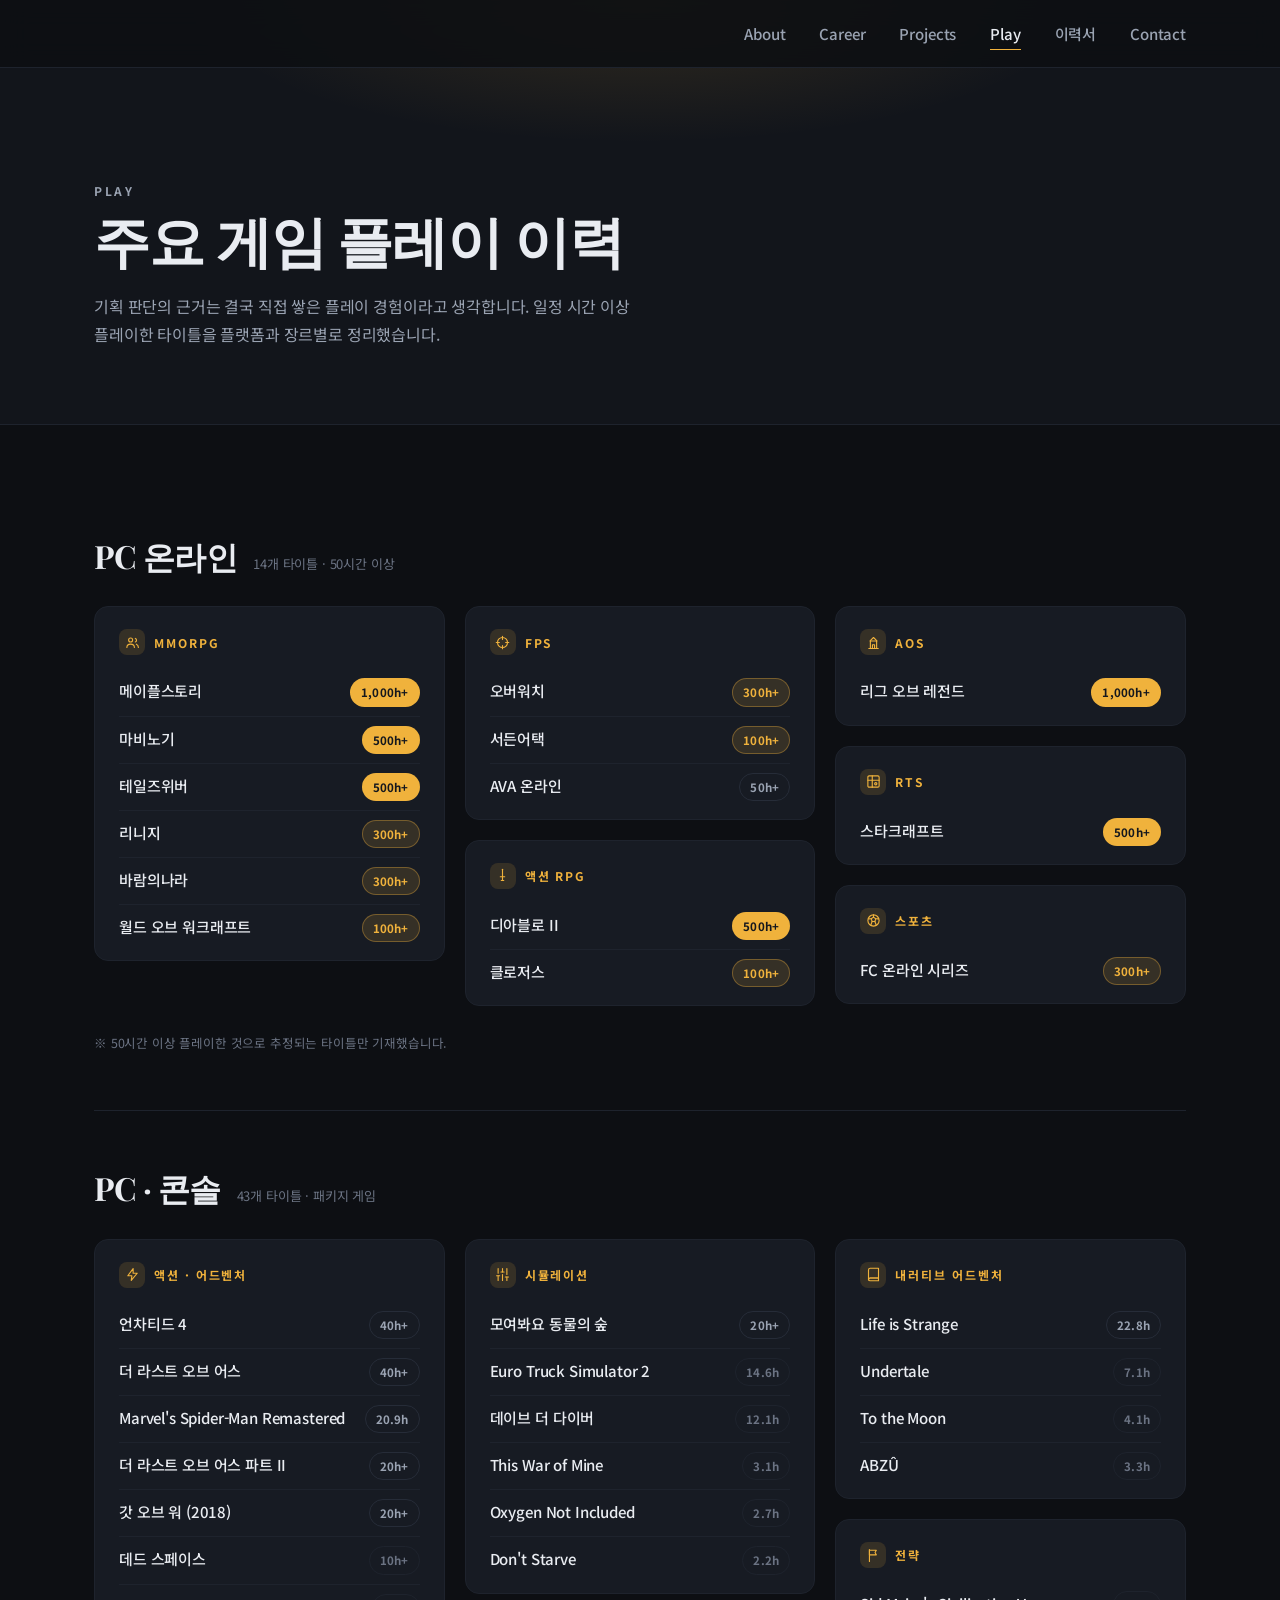
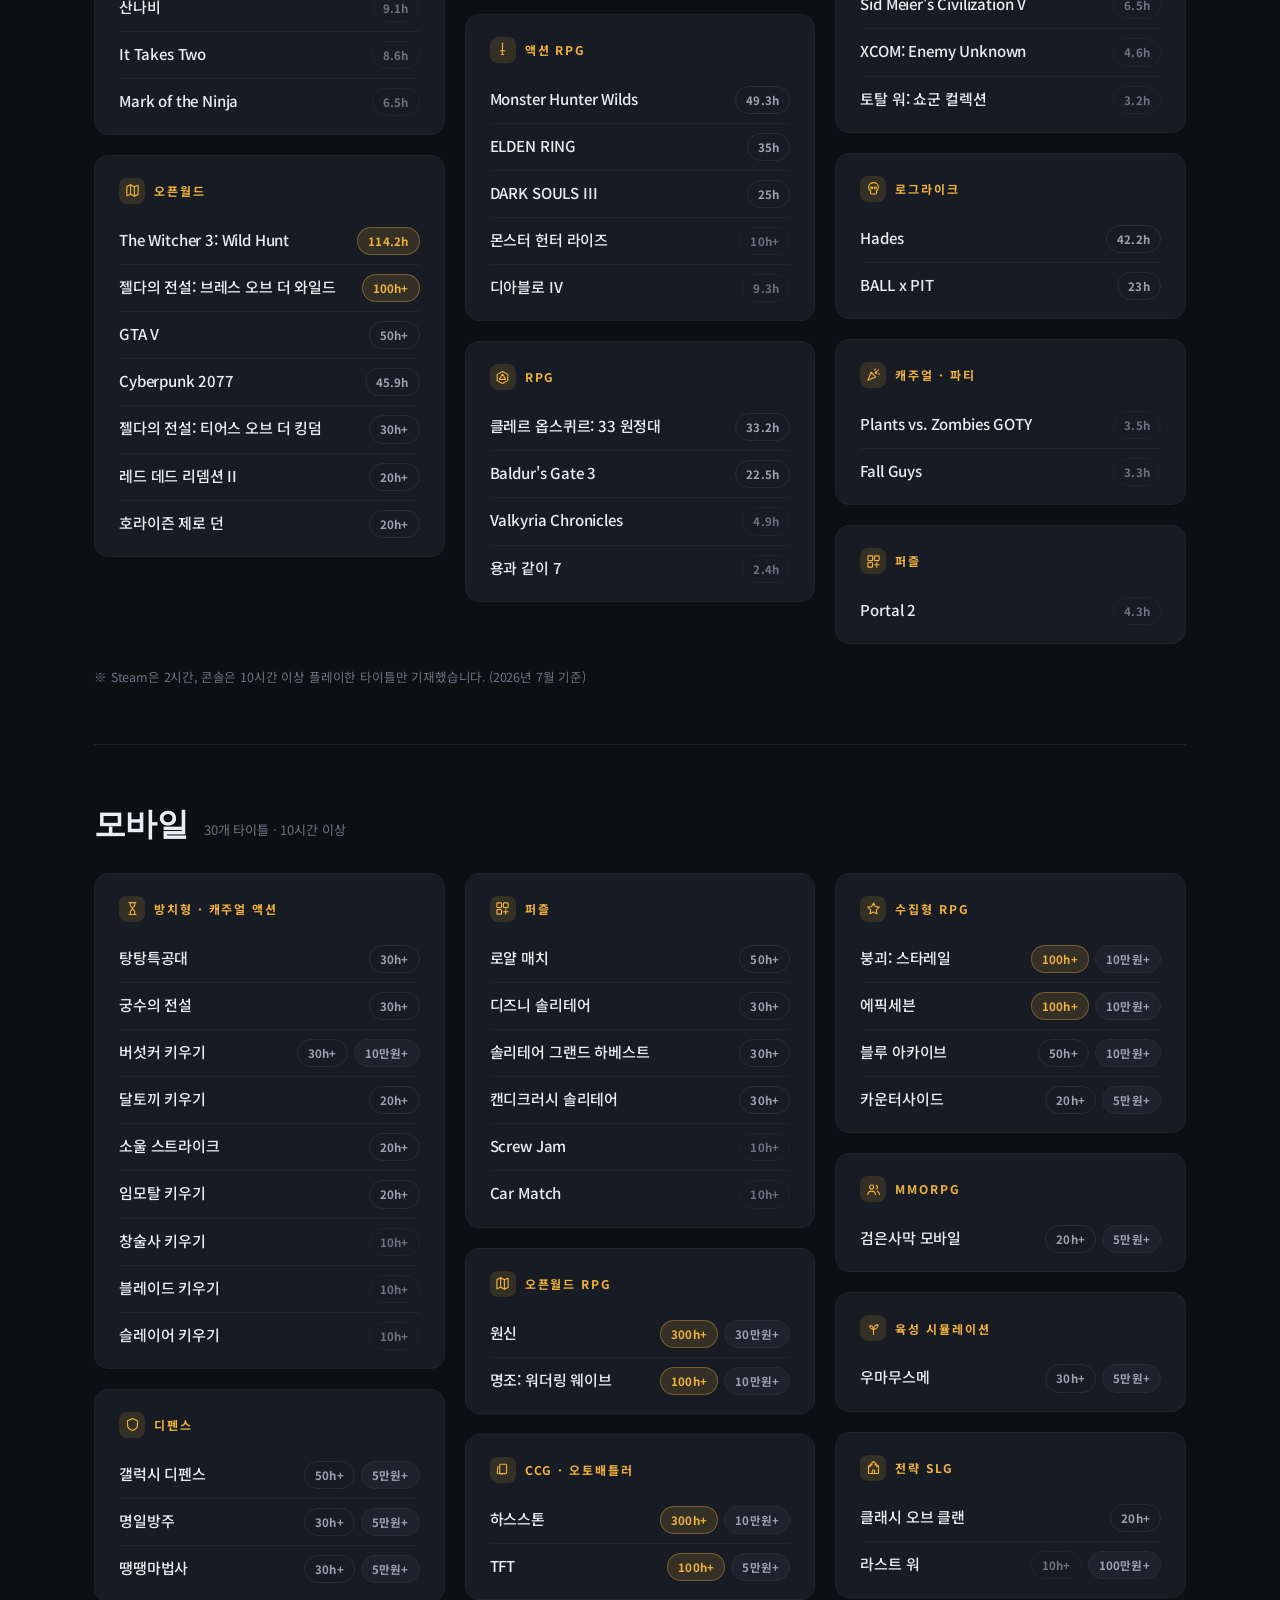
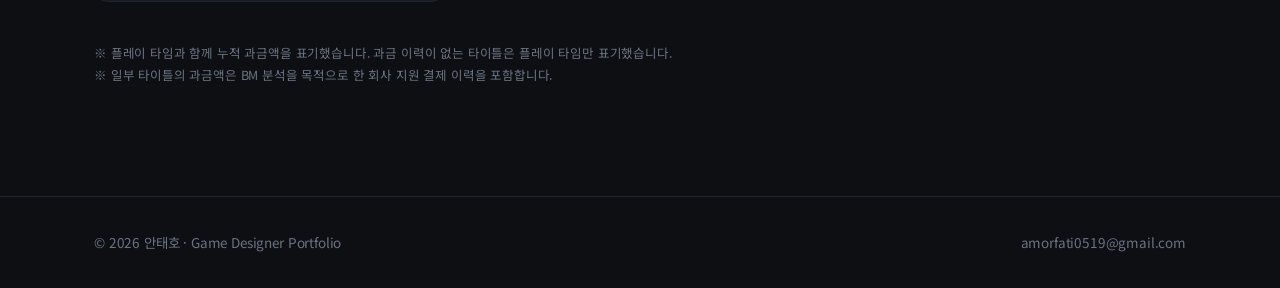
==== commit 6757eaa4: "Add play history summary to home" ====
--- a/play.html
+++ b/play.html
@@ -31,7 +31,7 @@
 <section class="pagehead">
   <div class="wrap">
     <p class="eyebrow">Play</p>
-    <h1>게임 플레이 이력</h1>
+    <h1>주요 게임 플레이 이력</h1>
     <p>
       기획 판단의 근거는 결국 직접 쌓은 플레이 경험이라고 생각합니다.
       일정 시간 이상 플레이한 타이틀을 플랫폼과 장르별로 정리했습니다.
--- a/assets/css/style.css
+++ b/assets/css/style.css
@@ -508,6 +508,42 @@
 }
 .tl-company b { color: var(--text); font-weight: 600; }
 
+/* 플랫폼 · 장르 태그 — 회사 단위(단일 프로젝트) 또는 역할 단위(복수 프로젝트)에 붙는다 */
+.tl-tags,
+.tl-role .tl-tags {
+  display: flex;
+  flex-wrap: wrap;
+  gap: 6px;
+  list-style: none;
+  margin: -8px 0 16px;
+  padding: 0;
+}
+/* .tl-role ul / .tl-role li 의 불릿 목록 스타일에 잡아먹히지 않도록 우선순위를 맞춘다 */
+.tl-tags li,
+.tl-role .tl-tags li {
+  position: static;
+  font-size: 11.5px;
+  line-height: 1.6;
+  color: var(--text-mute);
+  padding: 2px 10px;
+  border: 1px solid var(--line-soft);
+  border-radius: 999px;
+  white-space: nowrap;
+}
+.tl-role .tl-tags li::before { content: none; }
+.tl-role .tl-tags--role { margin: 0 0 12px; }
+
+/* 플랫폼·장르 태그와 스토어 링크를 한 줄로 묶는다 */
+.tl-meta {
+  display: flex;
+  flex-wrap: wrap;
+  align-items: center;
+  gap: 6px 14px;
+  margin: 0 0 12px;
+}
+.tl-role .tl-meta .tl-tags { margin: 0; }
+.tl-role .tl-meta .store-link { margin-top: 0; }
+
 .tl-roles {
   list-style: none;
   margin: 0;
@@ -867,6 +903,56 @@
   .shots--tall { grid-template-columns: 1fr 1fr; }
   .shots--mini { grid-template-columns: 1fr 1fr; }
 }
+
+/* ----------------------------------------------- 홈: 플레이 이력 요약 */
+
+.play-summary {
+  display: grid;
+  grid-template-columns: repeat(auto-fit, minmax(280px, 1fr));
+  gap: 22px;
+}
+.play-sum {
+  background: var(--surface);
+  border: 1px solid var(--line-soft);
+  border-radius: var(--radius);
+  padding: 28px 28px 24px;
+}
+.play-sum__head {
+  display: flex;
+  align-items: baseline;
+  gap: 10px;
+  padding-bottom: 14px;
+  margin-bottom: 12px;
+  border-bottom: 1px solid var(--line-soft);
+}
+.play-sum__count {
+  font-family: var(--serif);
+  font-size: 30px;
+  font-weight: 700;
+  color: var(--accent);
+  line-height: 1;
+}
+.play-sum__count small { font-size: 0.5em; font-weight: 600; margin-left: 2px; }
+.play-sum__name { font-size: 15px; font-weight: 600; }
+
+.play-sum__list { list-style: none; margin: 0; padding: 0; }
+.play-sum__list li {
+  display: flex;
+  align-items: baseline;
+  justify-content: space-between;
+  gap: 12px;
+  padding: 6px 0;
+  font-size: 14.5px;
+  color: var(--text-dim);
+}
+.play-sum__list b {
+  flex-shrink: 0;
+  font-size: 12px;
+  font-weight: 700;
+  color: var(--text-mute);
+}
+
+.play-more { margin-top: 30px; }
 
 /* ------------------------------------------------------ 플레이 이력 */
 
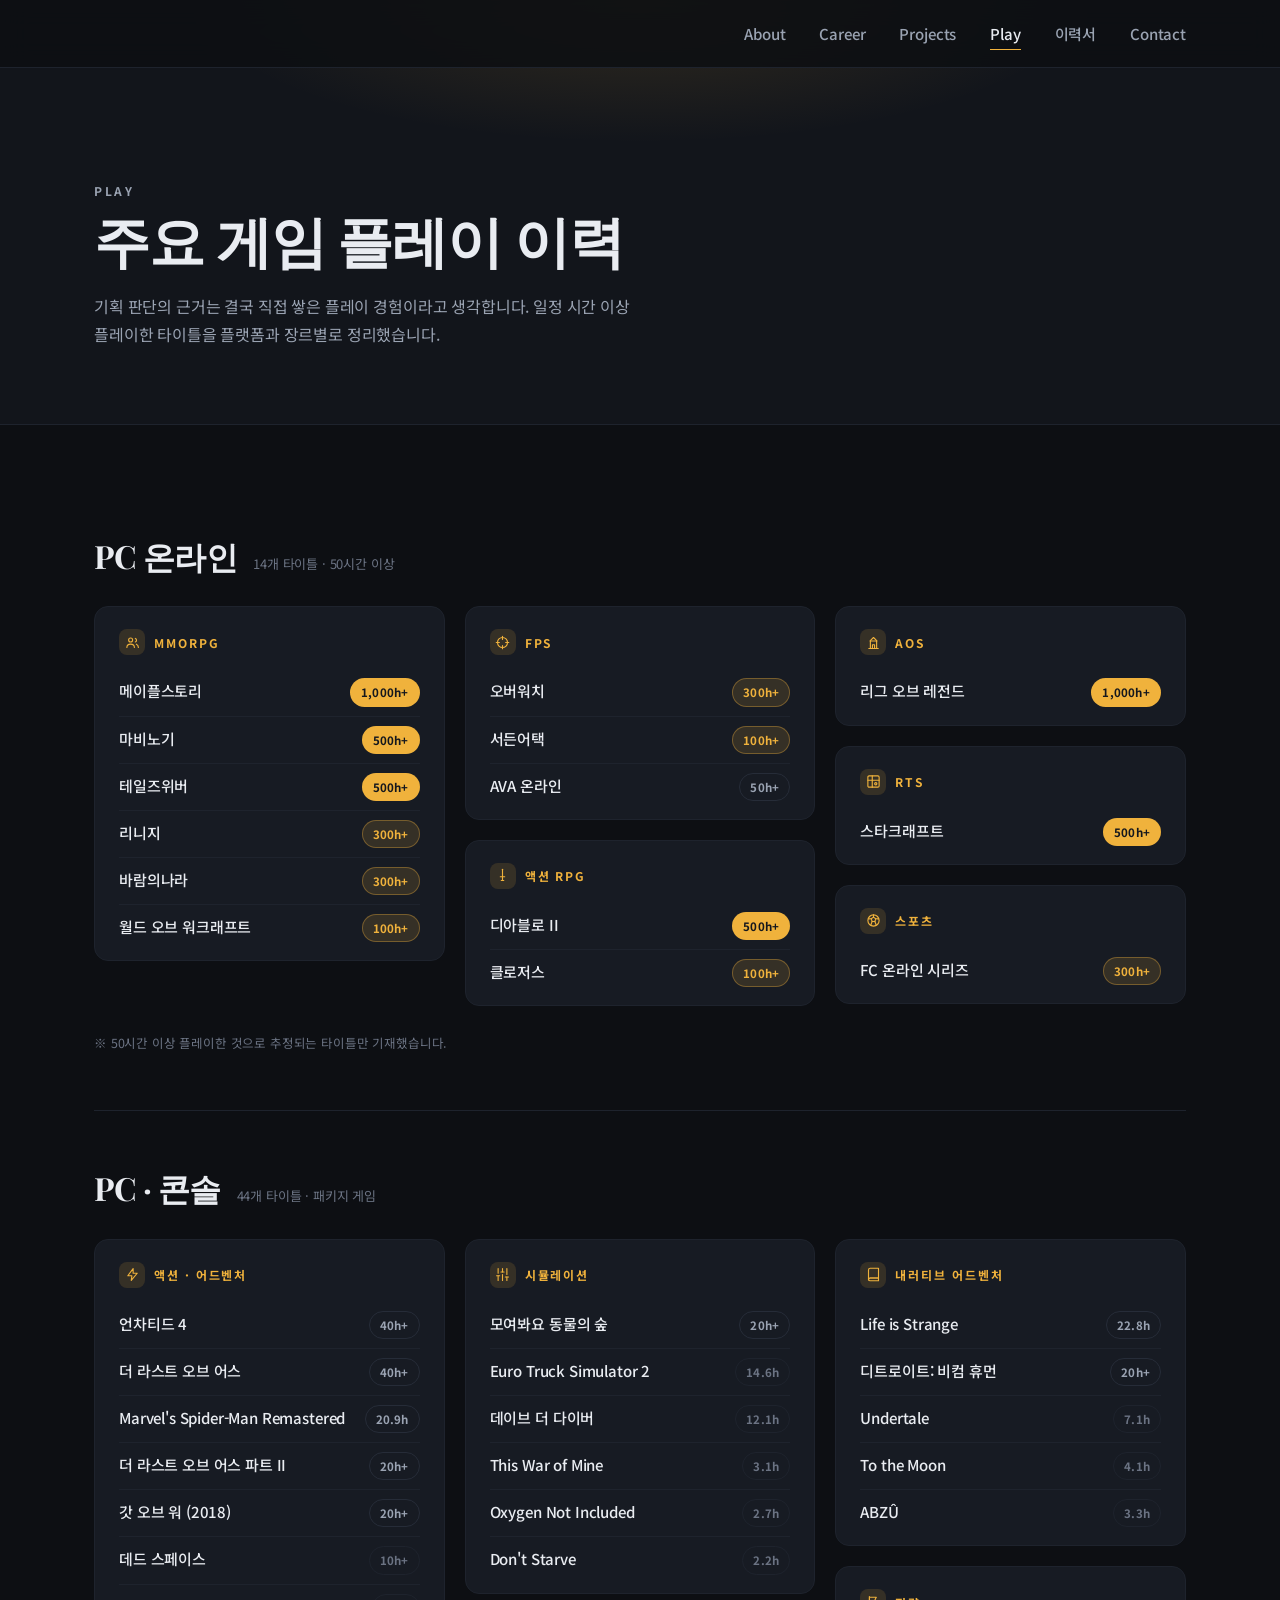
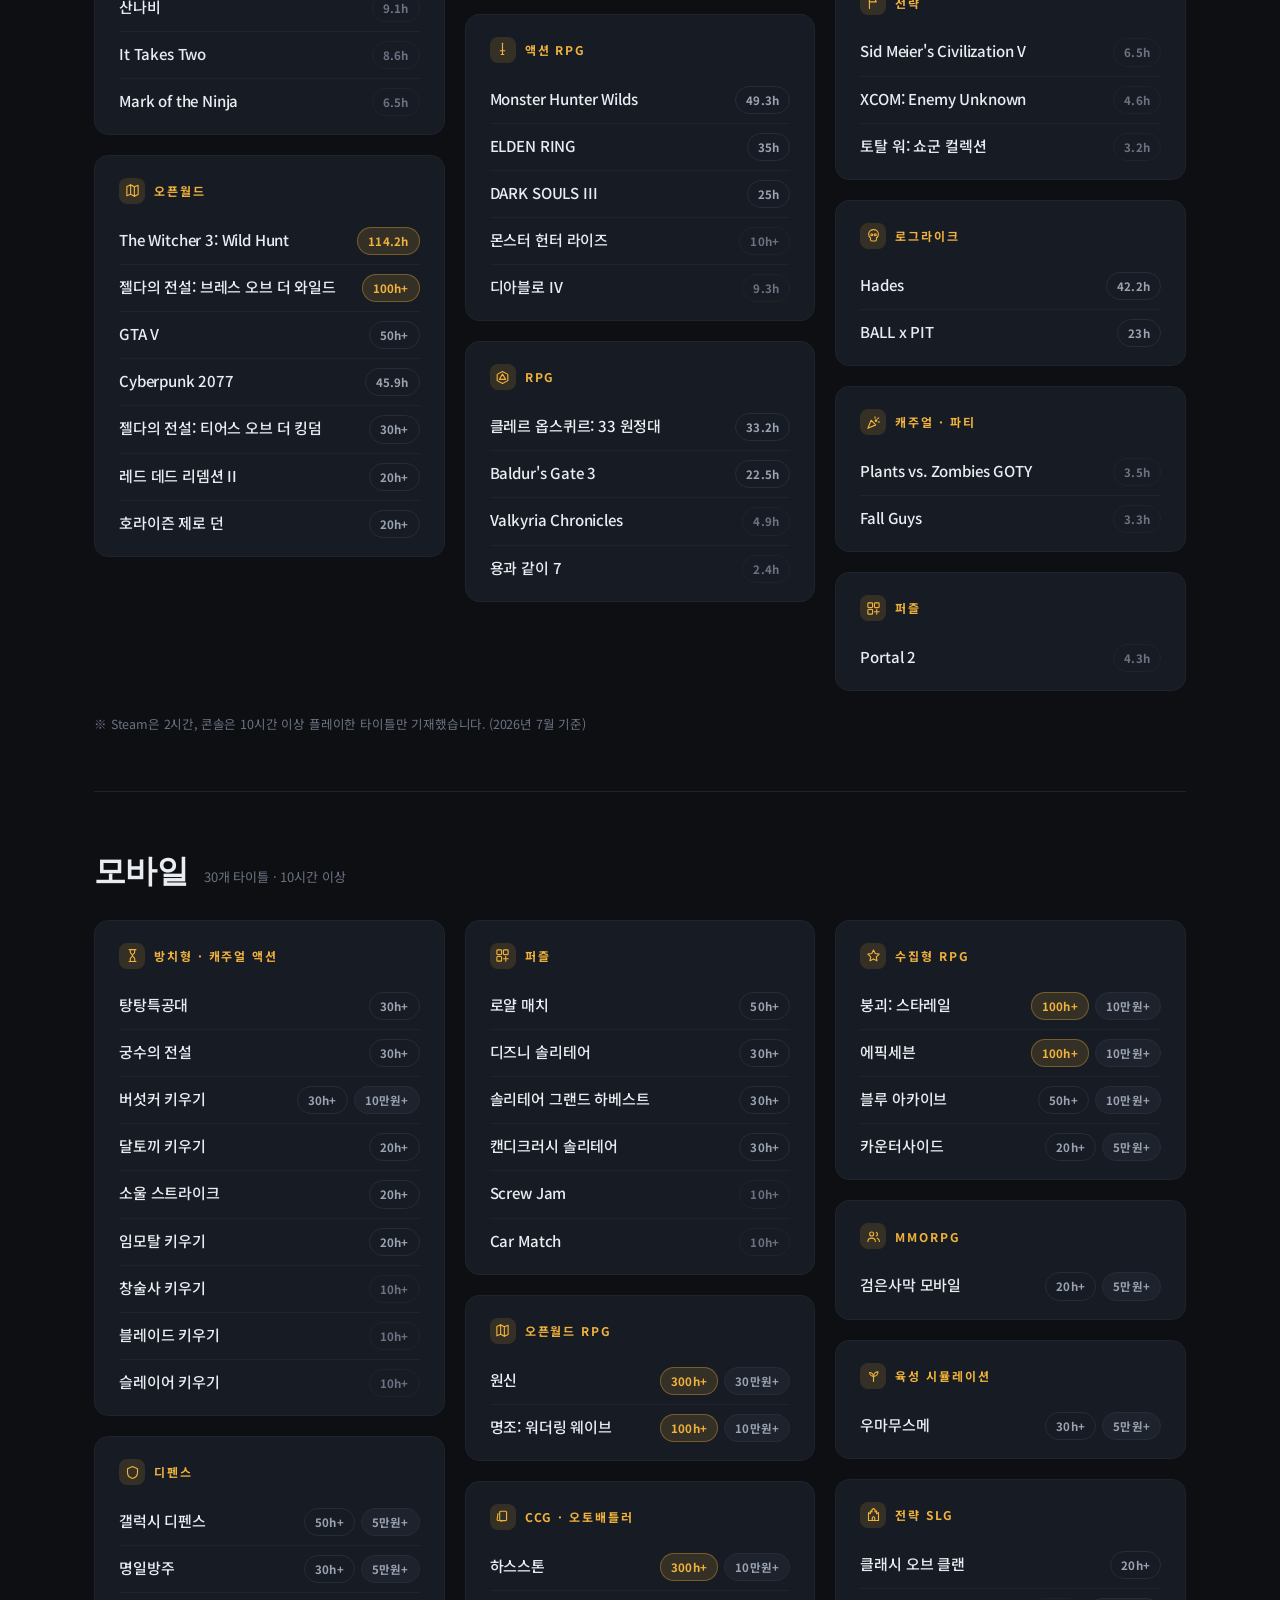
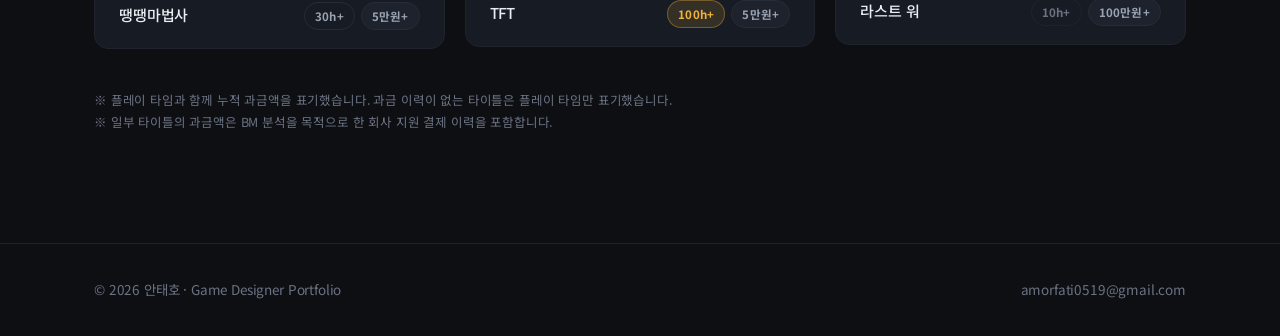
==== commit 11ff7e59: "Add play history summary to home" ====
--- a/play.html
+++ b/play.html
@@ -103,7 +103,7 @@
     <div class="play-platform reveal">
       <div class="play-platform__head">
         <h2 class="play-platform__title">PC · 콘솔</h2>
-        <span class="play-platform__meta">43개 타이틀 · 패키지 게임</span>
+        <span class="play-platform__meta">44개 타이틀 · 패키지 게임</span>
       </div>
 
       <div class="play-genres">
@@ -167,6 +167,7 @@
           <h3 class="play-genre__name"><span class="play-genre__icon" aria-hidden="true"><svg viewBox="0 0 24 24" fill="none" stroke="currentColor" stroke-width="1.8" stroke-linecap="round" stroke-linejoin="round"><path d="M4 4.8A2.8 2.8 0 0 1 6.8 2H20v15.5H6.8A2.8 2.8 0 0 0 4 20.3z"/><path d="M4 20.3A2.8 2.8 0 0 1 6.8 17.5H20V22H6.8A2.8 2.8 0 0 1 4 20.3z"/></svg></span>내러티브 어드벤처</h3>
           <ul class="play-list">
             <li class="play-item"><span class="play-item__name">Life is Strange</span><span class="play-hours play-hours--t2">22.8h</span></li>
+            <li class="play-item"><span class="play-item__name">디트로이트: 비컴 휴먼</span><span class="play-hours play-hours--t2">20h+</span></li>
             <li class="play-item"><span class="play-item__name">Undertale</span><span class="play-hours play-hours--t1">7.1h</span></li>
             <li class="play-item"><span class="play-item__name">To the Moon</span><span class="play-hours play-hours--t1">4.1h</span></li>
             <li class="play-item"><span class="play-item__name">ABZÛ</span><span class="play-hours play-hours--t1">3.3h</span></li>
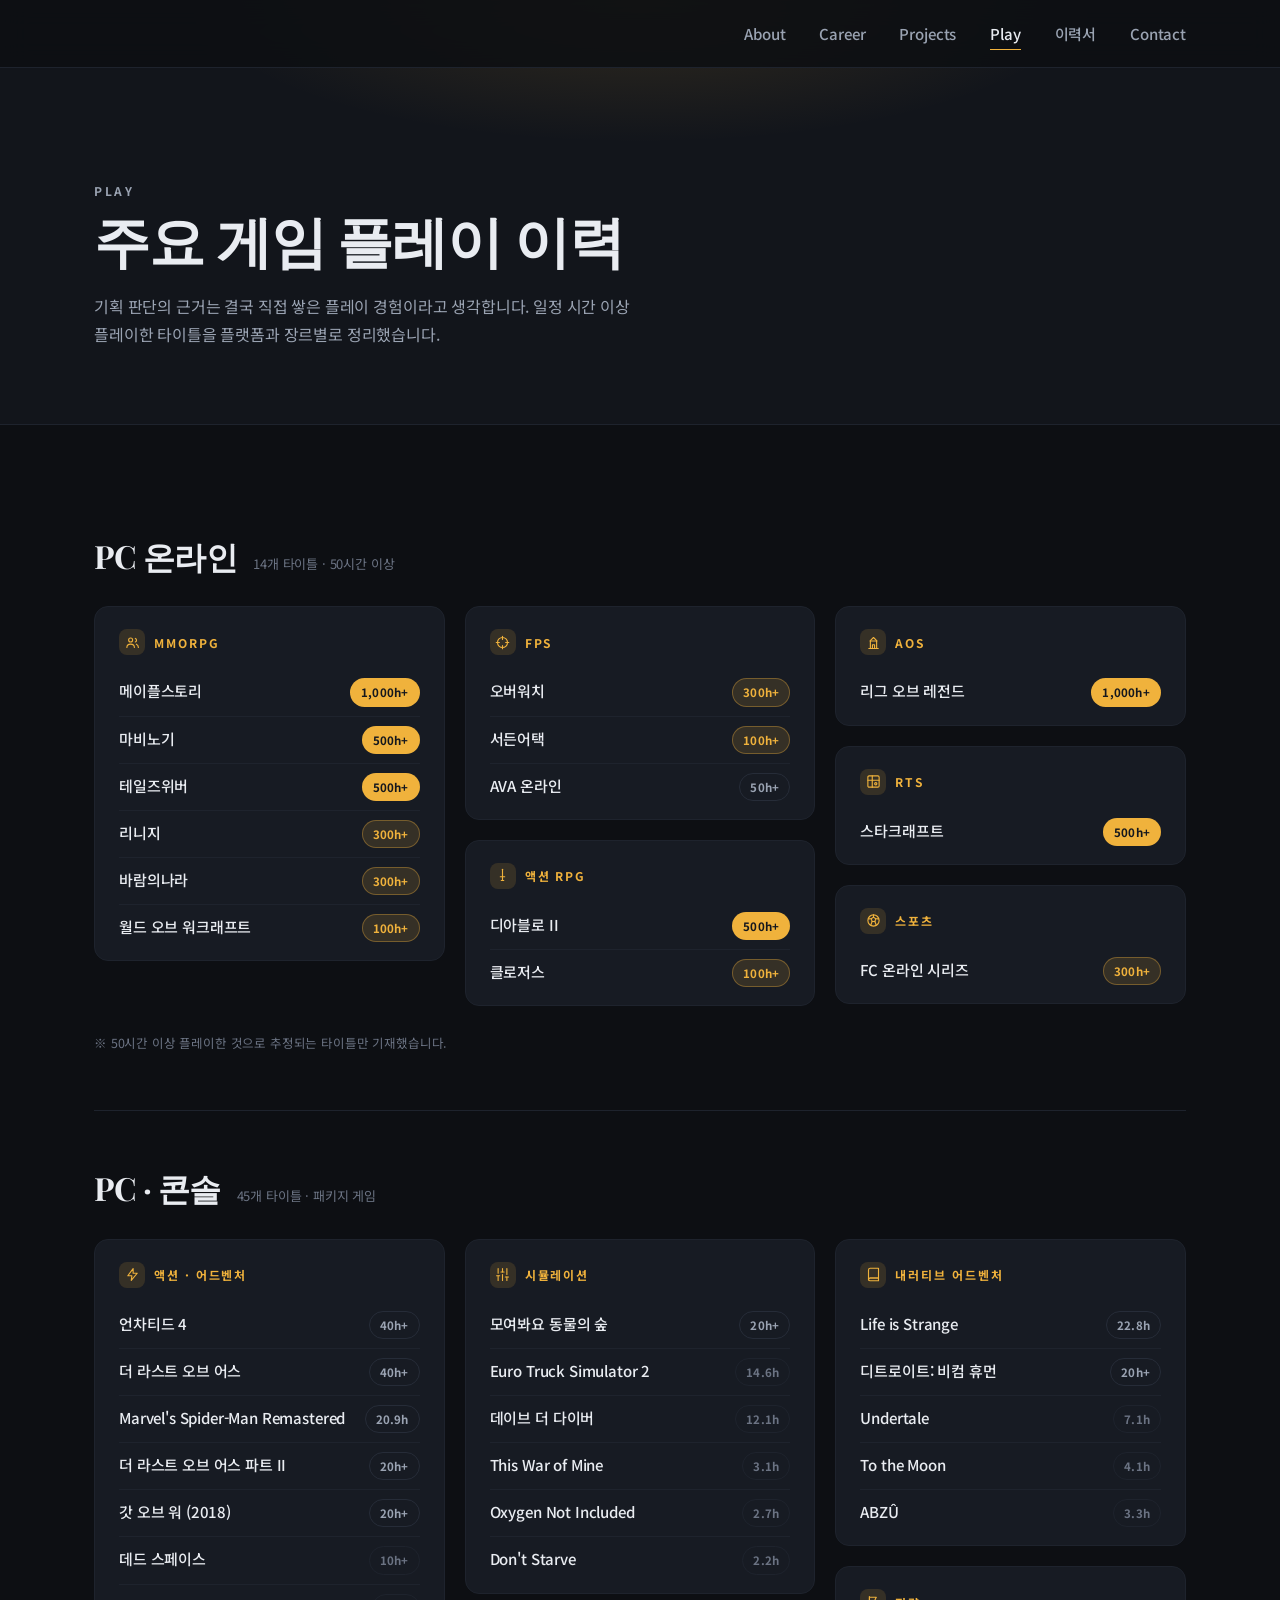
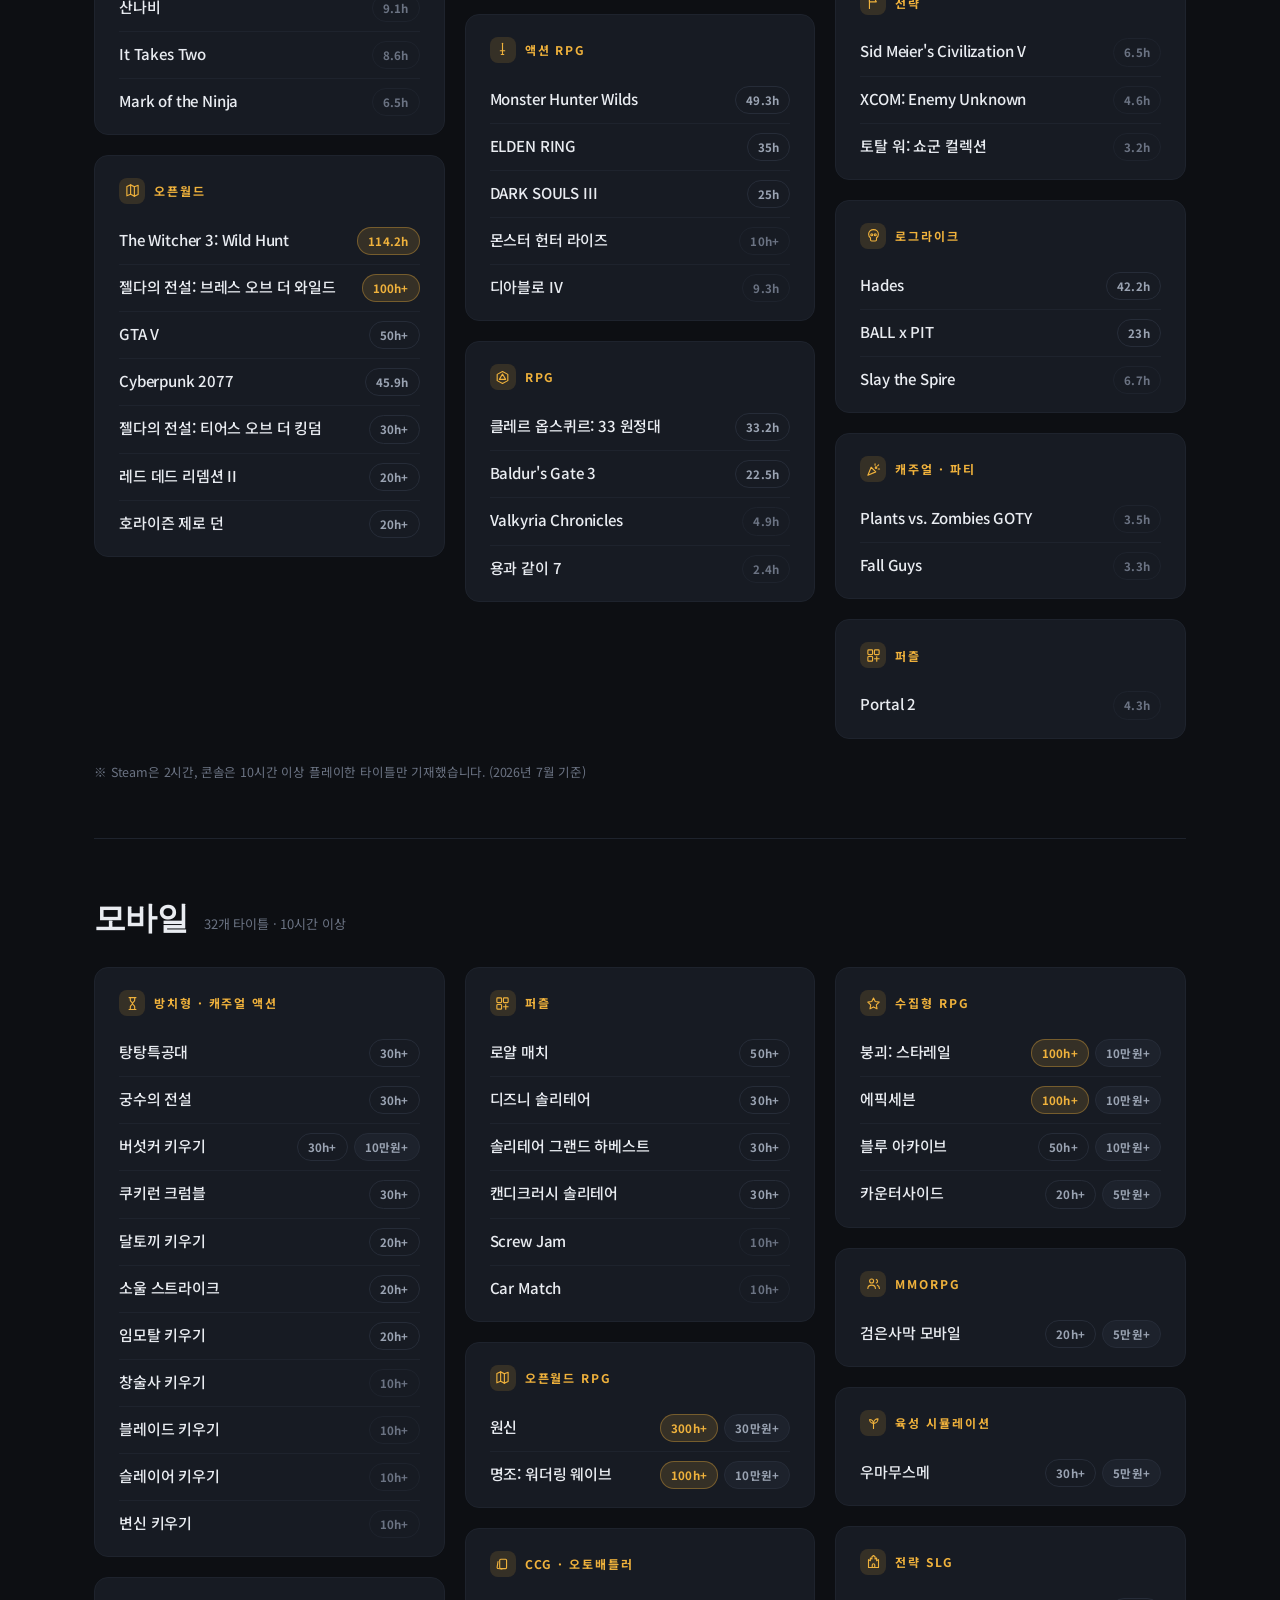
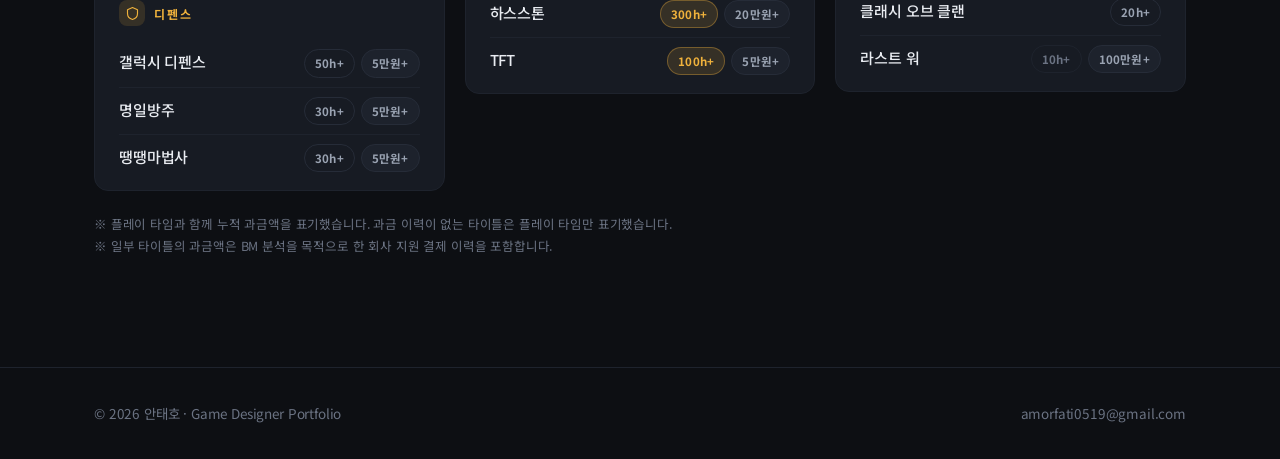
==== commit 6c5861af: "Add more play history titles and update spend amount - Add 쿠키런 크럼블, 변신 키우기 (mobile idle) and Slay th" ====
--- a/play.html
+++ b/play.html
@@ -103,7 +103,7 @@
     <div class="play-platform reveal">
       <div class="play-platform__head">
         <h2 class="play-platform__title">PC · 콘솔</h2>
-        <span class="play-platform__meta">44개 타이틀 · 패키지 게임</span>
+        <span class="play-platform__meta">45개 타이틀 · 패키지 게임</span>
       </div>
 
       <div class="play-genres">
@@ -186,6 +186,7 @@
           <ul class="play-list">
             <li class="play-item"><span class="play-item__name">Hades</span><span class="play-hours play-hours--t2">42.2h</span></li>
             <li class="play-item"><span class="play-item__name">BALL x PIT</span><span class="play-hours play-hours--t2">23h</span></li>
+            <li class="play-item"><span class="play-item__name">Slay the Spire</span><span class="play-hours play-hours--t1">6.7h</span></li>
           </ul>
         </div>
         <div class="play-genre">
@@ -209,7 +210,7 @@
     <div class="play-platform reveal">
       <div class="play-platform__head">
         <h2 class="play-platform__title">모바일</h2>
-        <span class="play-platform__meta">30개 타이틀 · 10시간 이상</span>
+        <span class="play-platform__meta">32개 타이틀 · 10시간 이상</span>
       </div>
 
       <div class="play-genres">
@@ -219,12 +220,14 @@
             <li class="play-item"><span class="play-item__name">탕탕특공대</span><span class="play-metrics"><span class="play-hours play-hours--t2">30h+</span></span></li>
             <li class="play-item"><span class="play-item__name">궁수의 전설</span><span class="play-metrics"><span class="play-hours play-hours--t2">30h+</span></span></li>
             <li class="play-item"><span class="play-item__name">버섯커 키우기</span><span class="play-metrics"><span class="play-hours play-hours--t2">30h+</span><span class="play-spend">10만원+</span></span></li>
+            <li class="play-item"><span class="play-item__name">쿠키런 크럼블</span><span class="play-metrics"><span class="play-hours play-hours--t2">30h+</span></span></li>
             <li class="play-item"><span class="play-item__name">달토끼 키우기</span><span class="play-metrics"><span class="play-hours play-hours--t2">20h+</span></span></li>
             <li class="play-item"><span class="play-item__name">소울 스트라이크</span><span class="play-metrics"><span class="play-hours play-hours--t2">20h+</span></span></li>
             <li class="play-item"><span class="play-item__name">임모탈 키우기</span><span class="play-metrics"><span class="play-hours play-hours--t2">20h+</span></span></li>
             <li class="play-item"><span class="play-item__name">창술사 키우기</span><span class="play-metrics"><span class="play-hours play-hours--t1">10h+</span></span></li>
             <li class="play-item"><span class="play-item__name">블레이드 키우기</span><span class="play-metrics"><span class="play-hours play-hours--t1">10h+</span></span></li>
             <li class="play-item"><span class="play-item__name">슬레이어 키우기</span><span class="play-metrics"><span class="play-hours play-hours--t1">10h+</span></span></li>
+            <li class="play-item"><span class="play-item__name">변신 키우기</span><span class="play-metrics"><span class="play-hours play-hours--t1">10h+</span></span></li>
           </ul>
         </div>
         <div class="play-genre">
@@ -256,7 +259,7 @@
         <div class="play-genre">
           <h3 class="play-genre__name"><span class="play-genre__icon" aria-hidden="true"><svg viewBox="0 0 24 24" fill="none" stroke="currentColor" stroke-width="1.8" stroke-linecap="round" stroke-linejoin="round"><rect x="7.5" y="3.5" width="11" height="15" rx="1.6"/><path d="M4.8 7.2 3.4 16.6a1.6 1.6 0 0 0 1.4 1.8l6.2.9"/></svg></span>CCG · 오토배틀러</h3>
           <ul class="play-list">
-            <li class="play-item"><span class="play-item__name">하스스톤</span><span class="play-metrics"><span class="play-hours play-hours--t3">300h+</span><span class="play-spend">10만원+</span></span></li>
+            <li class="play-item"><span class="play-item__name">하스스톤</span><span class="play-metrics"><span class="play-hours play-hours--t3">300h+</span><span class="play-spend">20만원+</span></span></li>
             <li class="play-item"><span class="play-item__name">TFT</span><span class="play-metrics"><span class="play-hours play-hours--t3">100h+</span><span class="play-spend">5만원+</span></span></li>
           </ul>
         </div>
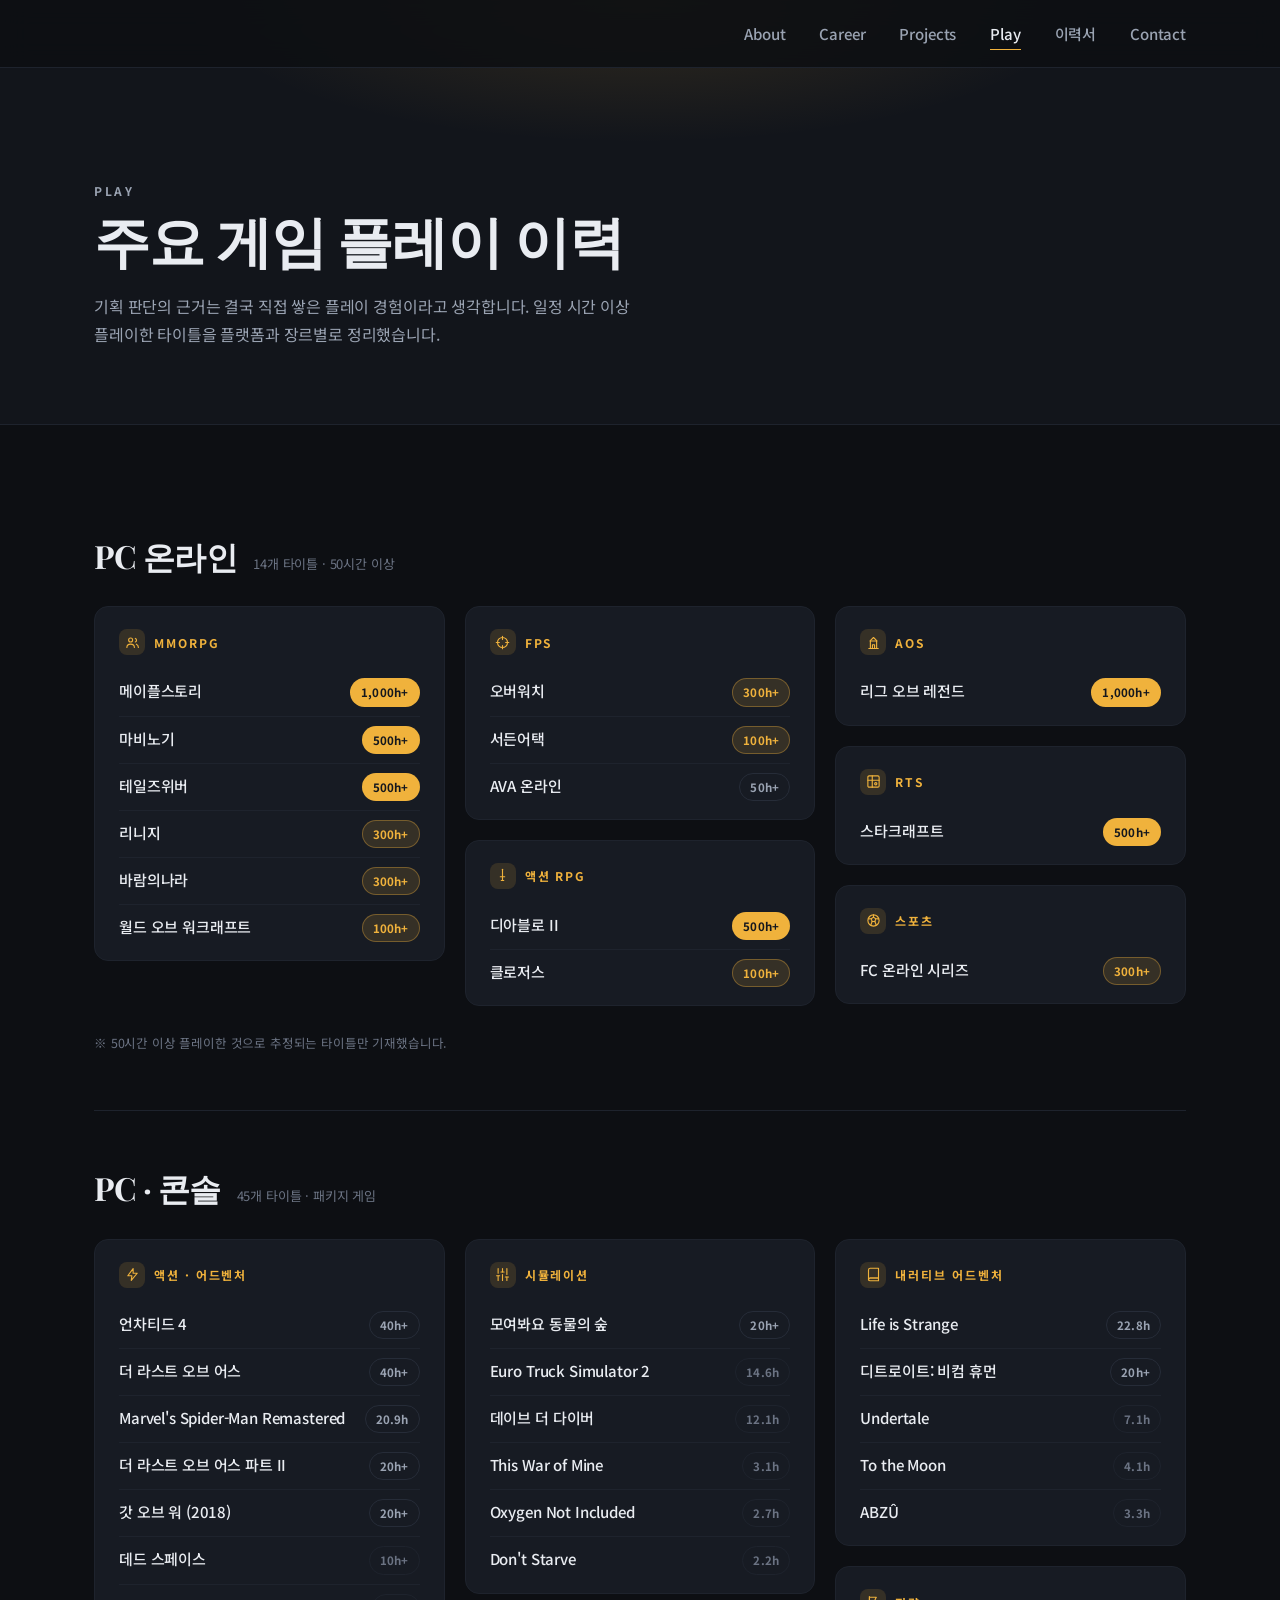
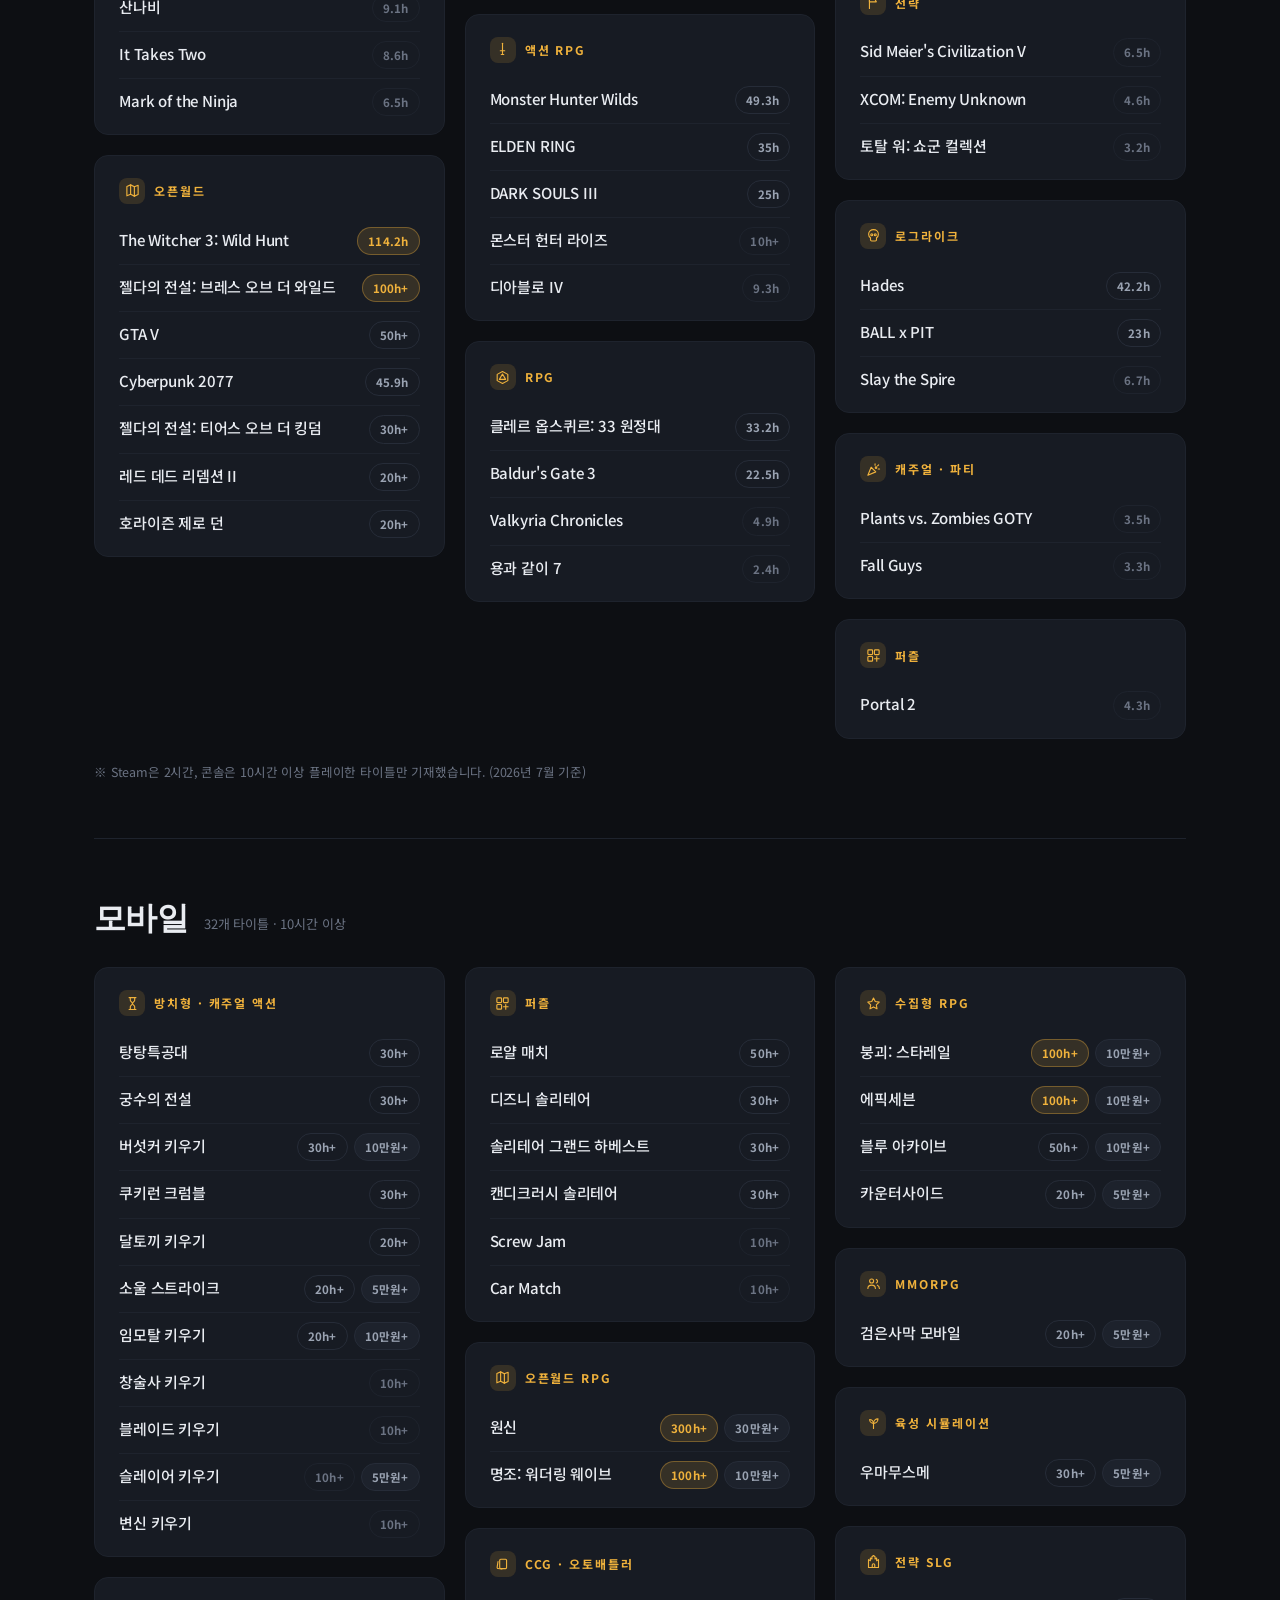
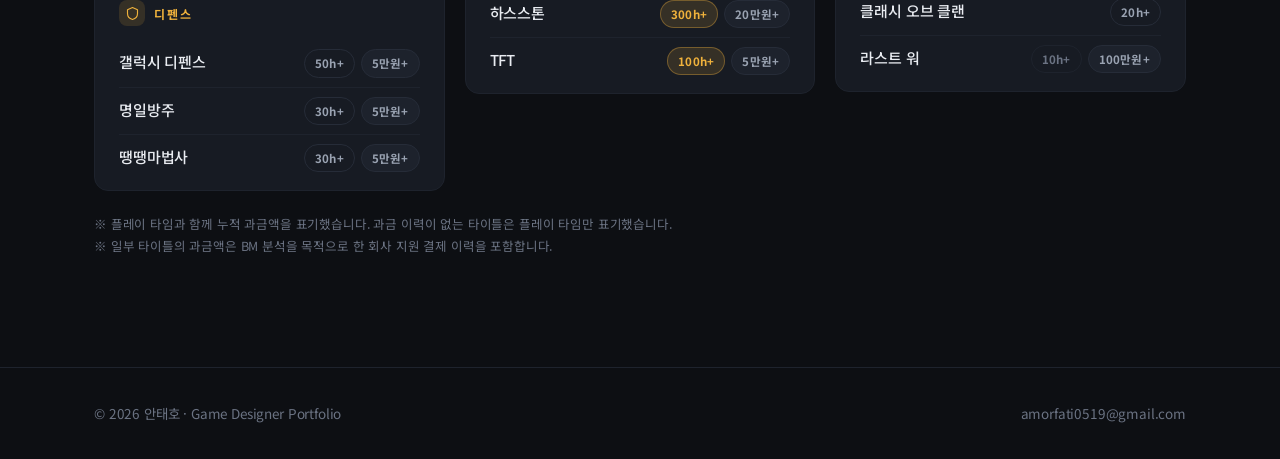
==== commit e288db5a: "Add spend amounts for three mobile idle titles 소울 스트라이크 5만원+, 임모탈 키우기 10만원+, 슬레이어 키우기 5만원+  Co-Autho" ====
--- a/play.html
+++ b/play.html
@@ -222,11 +222,11 @@
             <li class="play-item"><span class="play-item__name">버섯커 키우기</span><span class="play-metrics"><span class="play-hours play-hours--t2">30h+</span><span class="play-spend">10만원+</span></span></li>
             <li class="play-item"><span class="play-item__name">쿠키런 크럼블</span><span class="play-metrics"><span class="play-hours play-hours--t2">30h+</span></span></li>
             <li class="play-item"><span class="play-item__name">달토끼 키우기</span><span class="play-metrics"><span class="play-hours play-hours--t2">20h+</span></span></li>
-            <li class="play-item"><span class="play-item__name">소울 스트라이크</span><span class="play-metrics"><span class="play-hours play-hours--t2">20h+</span></span></li>
-            <li class="play-item"><span class="play-item__name">임모탈 키우기</span><span class="play-metrics"><span class="play-hours play-hours--t2">20h+</span></span></li>
+            <li class="play-item"><span class="play-item__name">소울 스트라이크</span><span class="play-metrics"><span class="play-hours play-hours--t2">20h+</span><span class="play-spend">5만원+</span></span></li>
+            <li class="play-item"><span class="play-item__name">임모탈 키우기</span><span class="play-metrics"><span class="play-hours play-hours--t2">20h+</span><span class="play-spend">10만원+</span></span></li>
             <li class="play-item"><span class="play-item__name">창술사 키우기</span><span class="play-metrics"><span class="play-hours play-hours--t1">10h+</span></span></li>
             <li class="play-item"><span class="play-item__name">블레이드 키우기</span><span class="play-metrics"><span class="play-hours play-hours--t1">10h+</span></span></li>
-            <li class="play-item"><span class="play-item__name">슬레이어 키우기</span><span class="play-metrics"><span class="play-hours play-hours--t1">10h+</span></span></li>
+            <li class="play-item"><span class="play-item__name">슬레이어 키우기</span><span class="play-metrics"><span class="play-hours play-hours--t1">10h+</span><span class="play-spend">5만원+</span></span></li>
             <li class="play-item"><span class="play-item__name">변신 키우기</span><span class="play-metrics"><span class="play-hours play-hours--t1">10h+</span></span></li>
           </ul>
         </div>
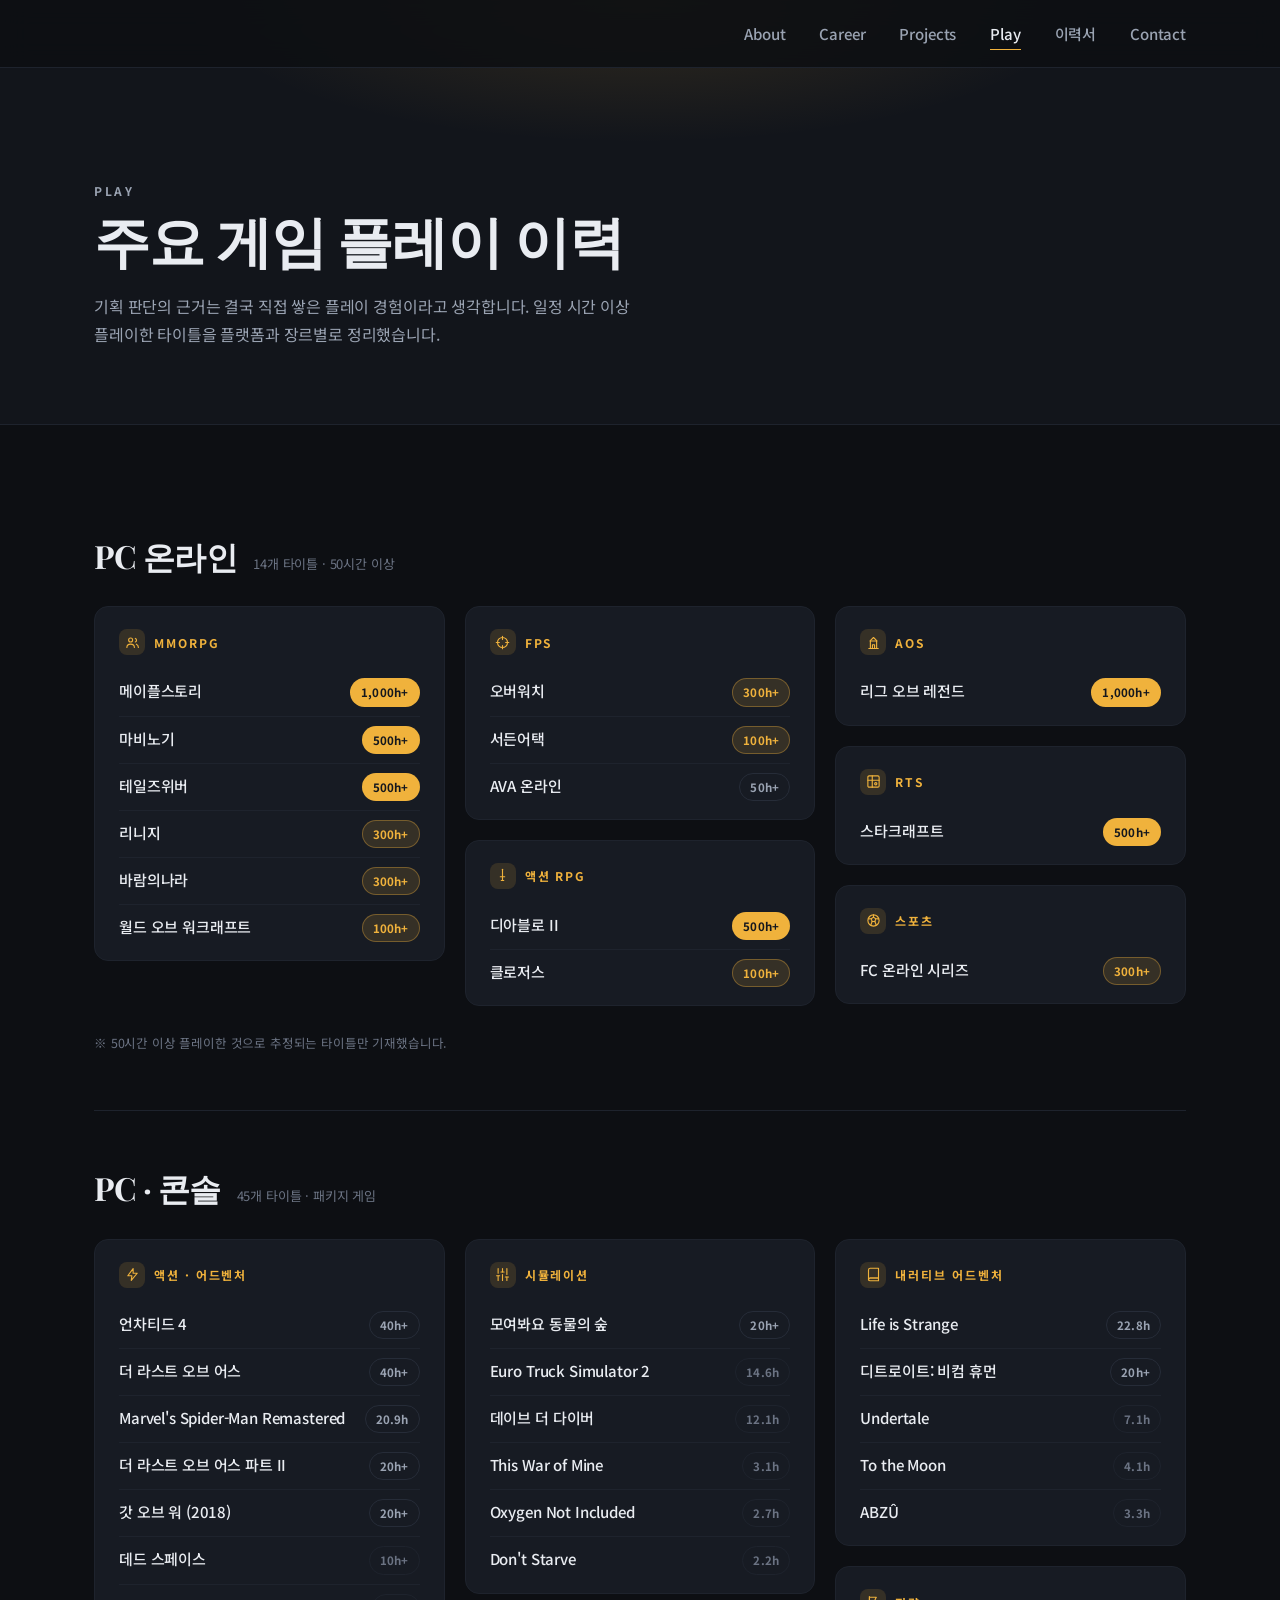
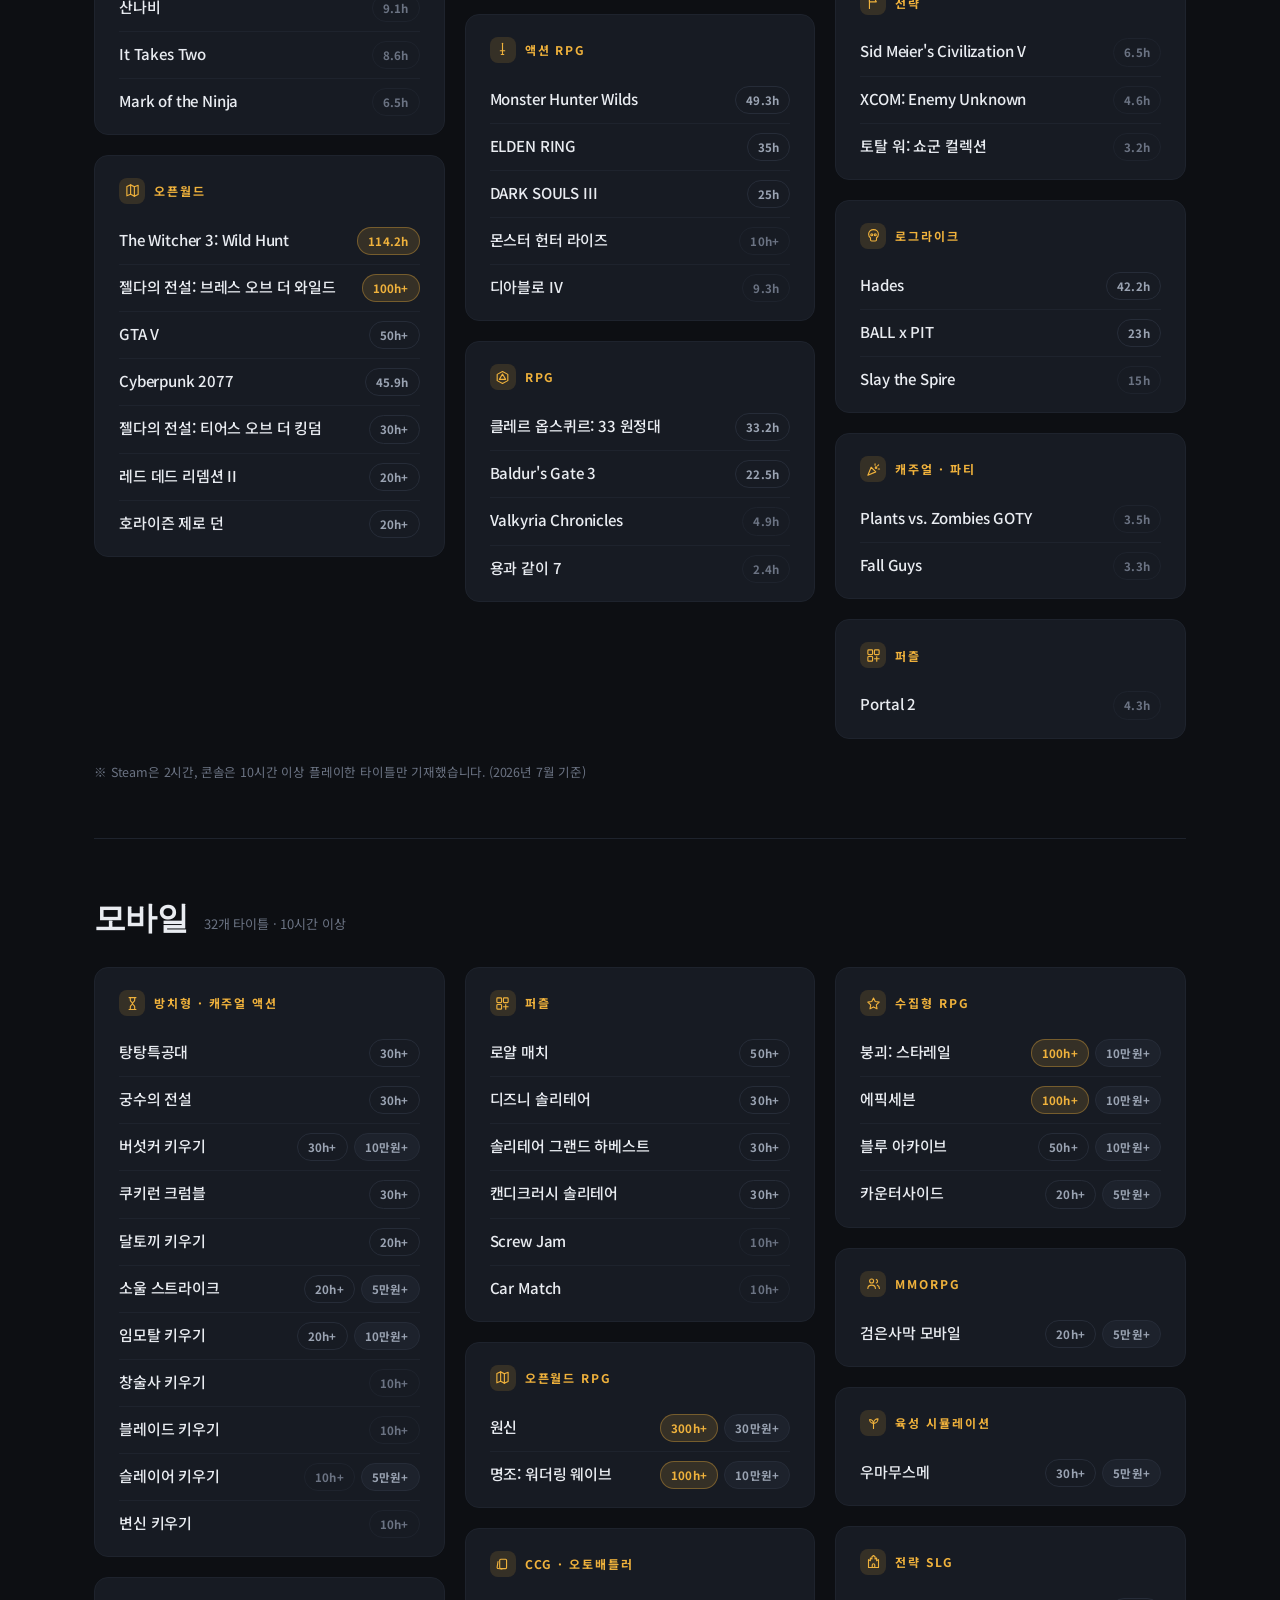
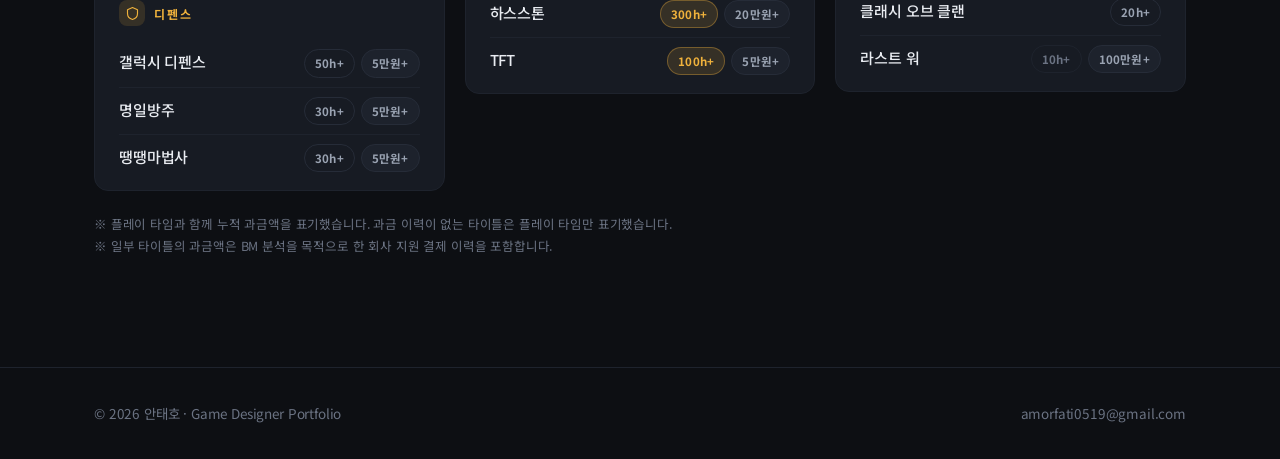
==== commit 3260ac9b: "Update Slay the Spire playtime to 15h Co-Authored-By: Claude Sonnet 5 <noreply@anthropic.com>" ====
--- a/play.html
+++ b/play.html
@@ -186,7 +186,7 @@
           <ul class="play-list">
             <li class="play-item"><span class="play-item__name">Hades</span><span class="play-hours play-hours--t2">42.2h</span></li>
             <li class="play-item"><span class="play-item__name">BALL x PIT</span><span class="play-hours play-hours--t2">23h</span></li>
-            <li class="play-item"><span class="play-item__name">Slay the Spire</span><span class="play-hours play-hours--t1">6.7h</span></li>
+            <li class="play-item"><span class="play-item__name">Slay the Spire</span><span class="play-hours play-hours--t1">15h</span></li>
           </ul>
         </div>
         <div class="play-genre">
